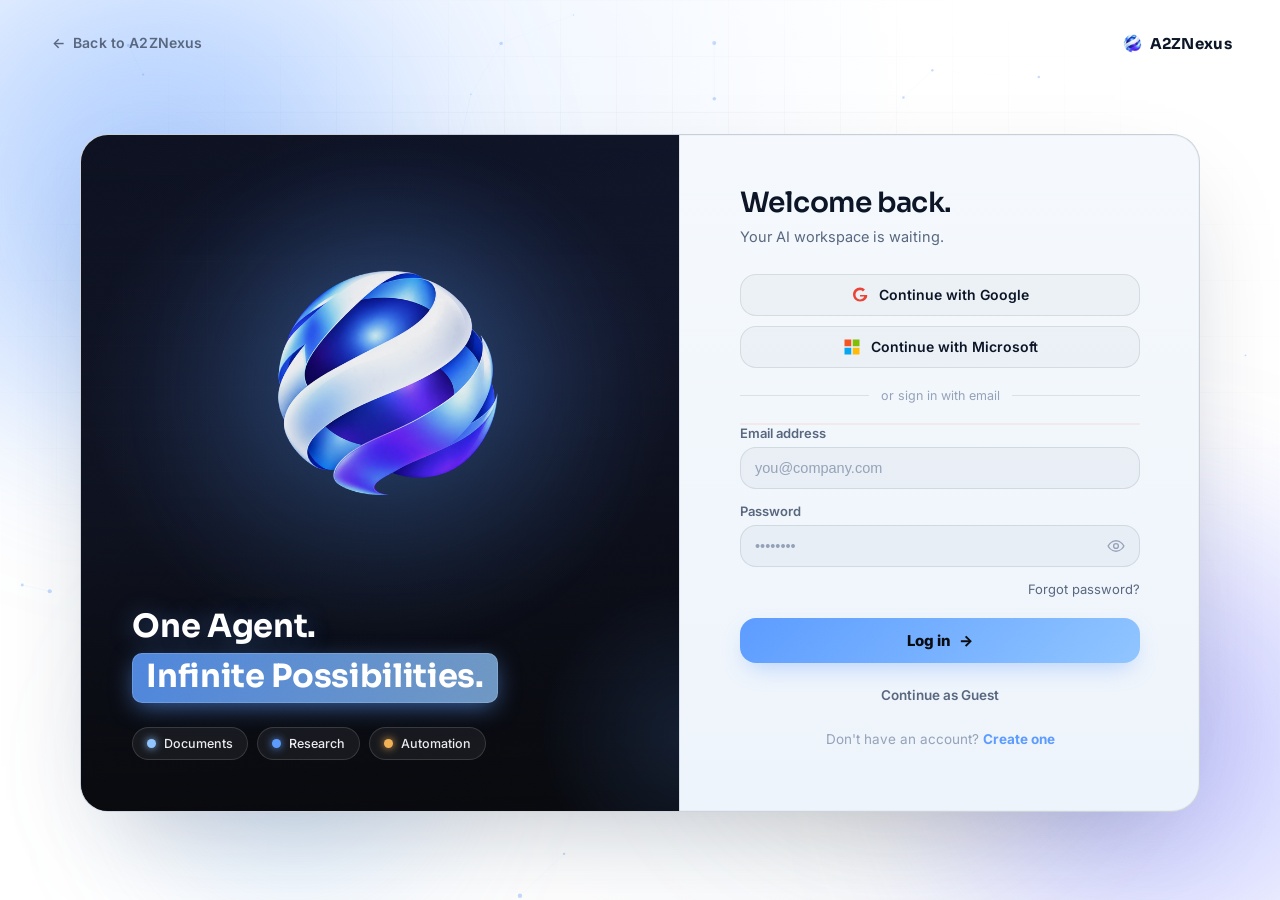
==== login.html @ 5604e5b3 "two" ====
<!DOCTYPE html>
<html lang="en">
<head>
<meta charset="UTF-8" />
<meta name="viewport" content="width=device-width, initial-scale=1.0" />
<title>A2ZNexus — Sign in</title>
<link rel="icon" type="image/png" href="assets/brand/logo-mark.png">
<link rel="apple-touch-icon" href="assets/brand/logo-mark.png">
<meta name="description" content="Sign in to your A2ZNexus AI workspace." />
<link rel="preconnect" href="https://fonts.googleapis.com">
<link rel="preconnect" href="https://fonts.gstatic.com" crossorigin>
<link href="https://fonts.googleapis.com/css2?family=Sora:wght@300;400;500;600;700;800&family=Inter:wght@300;400;500;600&family=JetBrains+Mono:wght@400;500&display=swap" rel="stylesheet">
<style>
  /* ============================================================
     A2ZNexus DESIGN TOKENS
     (No existing landing page was found in this project, so this
     token set defines the A2ZNexus identity. Swap these values to
     match your real landing page whenever it's available.)
     ============================================================ */
  :root{
    /* ---- unified with index.html (A2ZNexus landing page) token set — white + blue ---- */
    --bg-0: #ffffff;
    --bg-1: #f5f9fd;
    --bg-2: #eef4fb;
    --panel: #ffffff;
    --panel-border: rgba(13,29,56,0.10);
    --panel-border-strong: rgba(13,29,56,0.17);
    --ink-0: #0b1526;
    --ink-1: #57667e;
    --ink-2: #93a1b8;
    --accent-a: #5b9bff;   /* blue — primary accent (matches landing page) */
    --accent-b: #8fc5ff;   /* lighter blue — secondary accent (matches landing page) */
    --accent-c: #f2b155;   /* amber — tertiary accent, used sparingly */
    --accent-a-soft: rgba(91,155,255,0.16);
    --accent-b-soft: rgba(143,197,255,0.16);
    --danger: #f2836b;
    --danger-soft: rgba(242,131,107,0.12);
    --success: #5b9bff;
    --radius-lg: 28px;
    --radius-md: 16px;
    --radius-sm: 10px;
    --font: 'Inter', -apple-system, BlinkMacSystemFont, 'Segoe UI', sans-serif;
    --font-display: 'Sora', -apple-system, BlinkMacSystemFont, 'Segoe UI', sans-serif;
    --font-mono: 'JetBrains Mono', monospace;
    --ease: cubic-bezier(.16,.84,.32,1);
    --dur-fast: 160ms;
    --dur-med: 380ms;
    --dur-slow: 900ms;
  }

  *{ box-sizing: border-box; }
  html,body{ height:100%; }
  body{
    margin:0;
    font-family: var(--font);
    background: var(--bg-0);
    color: var(--ink-0);
    overflow-x: hidden;
    -webkit-font-smoothing: antialiased;
  }
  a{ color: inherit; }
  button{ font-family: inherit; }

  /* ---------- background ---------- */
  #bg-canvas{
    position: fixed; inset: 0; width:100%; height:100%;
    z-index: 0;
    background:
      radial-gradient(ellipse 90% 70% at 18% 10%, rgba(91,155,255,0.14), transparent 60%),
      radial-gradient(ellipse 80% 65% at 88% 85%, rgba(143,197,255,0.13), transparent 60%),
      var(--bg-0);
  }
  #trail-canvas{
    position: fixed; inset:0; width:100%; height:100%;
    z-index: 5; pointer-events:none;
  }

  /* fine premium grid, fading out from the centre */
  .grid-field{
    position: fixed; inset: 0;
    z-index: 0;
    pointer-events: none;
    background-image:
      linear-gradient(rgba(13,29,56,0.055) 1px, transparent 1px),
      linear-gradient(90deg, rgba(13,29,56,0.055) 1px, transparent 1px);
    background-size: 56px 56px;
    mask-image: radial-gradient(ellipse 70% 60% at 50% 40%, black, transparent 78%);
    -webkit-mask-image: radial-gradient(ellipse 70% 60% at 50% 40%, black, transparent 78%);
  }

  /* subtle film-grain texture for a premium, non-flat finish */
  .grain-field{
    position: fixed; inset: 0;
    z-index: 4;
    pointer-events: none;
    opacity: .05;
    mix-blend-mode: overlay;
    background-image: url("data:image/svg+xml,%3Csvg xmlns='http://www.w3.org/2000/svg' width='140' height='140'%3E%3Cfilter id='n'%3E%3CfeTurbulence type='fractalNoise' baseFrequency='0.9' numOctaves='2' stitchTiles='stitch'/%3E%3C/filter%3E%3Crect width='100%25' height='100%25' filter='url(%23n)'/%3E%3C/svg%3E");
  }

  /* ---------- ambient aurora field ----------
     Large, saturated, slow-moving gradient blobs that give the page
     real, visible depth and colour — a premium ambient wash rather
     than literal icon graphics. */
  .aurora-field{
    position: fixed; inset: 0;
    z-index: 0;
    overflow: hidden;
    pointer-events: none;
  }
  .aurora{
    position: absolute;
    border-radius: 50%;
    filter: blur(64px);
    will-change: transform;
  }
  .aurora-a{
    width: 56vw; height: 56vw; max-width: 780px; max-height: 780px;
    left: -16%; top: -18%;
    background: radial-gradient(circle, rgba(91,155,255,0.50), transparent 68%);
    animation: aurora-drift-a 24s ease-in-out infinite;
  }
  .aurora-b{
    width: 48vw; height: 48vw; max-width: 680px; max-height: 680px;
    right: -14%; bottom: -16%;
    background: radial-gradient(circle, rgba(120,110,255,0.42), transparent 68%);
    animation: aurora-drift-b 30s ease-in-out infinite;
  }
  .aurora-c{
    width: 40vw; height: 40vw; max-width: 540px; max-height: 540px;
    left: 50%; top: 44%;
    background: radial-gradient(circle, rgba(242,177,85,0.22), transparent 70%);
    animation: aurora-drift-c 34s ease-in-out infinite;
  }
  .aurora-d{
    width: 30vw; height: 30vw; max-width: 420px; max-height: 420px;
    left: 8%; bottom: -6%;
    background: radial-gradient(circle, rgba(143,197,255,0.38), transparent 70%);
    animation: aurora-drift-d 28s ease-in-out infinite;
  }
  @keyframes aurora-drift-a{
    0%,100%{ transform: translate(0,0) scale(1); }
    50%{ transform: translate(5vw, 4vh) scale(1.1); }
  }
  @keyframes aurora-drift-b{
    0%,100%{ transform: translate(0,0) scale(1); }
    50%{ transform: translate(-4vw, -5vh) scale(1.12); }
  }
  @keyframes aurora-drift-c{
    0%,100%{ transform: translate(-50%,-44%) scale(1); }
    50%{ transform: translate(-46%,-50%) scale(1.15); }
  }
  @keyframes aurora-drift-d{
    0%,100%{ transform: translate(0,0) scale(1); }
    50%{ transform: translate(3vw, -3vh) scale(1.1); }
  }
  @media (prefers-reduced-motion: reduce){
    .aurora{ animation:none; }
  }
  @media (max-width: 640px){
    .aurora{ filter: blur(46px); }
    .grid-field{ background-size: 40px 40px; }
  }

  /* ---------- page shell ---------- */
  .page{
    position: relative; z-index: 2;
    min-height: 100vh;
    display: flex;
    flex-direction: column;
  }

  .topbar{
    display:flex; align-items:center; justify-content:space-between;
    padding: 26px clamp(20px,4vw,48px) 0;
  }
  .back-link{
    display:inline-flex; align-items:center; gap:8px;
    text-decoration:none;
    font-size: 14px; font-weight:600;
    color: var(--ink-1);
    letter-spacing: 0.01em;
    padding: 8px 4px;
    transition: color var(--dur-fast) var(--ease);
  }
  .back-link:hover{ color: var(--ink-0); }
  .back-link:hover .back-arrow{ transform: translateX(-4px); }
  .back-arrow{ display:inline-block; transition: transform var(--dur-fast) var(--ease); }
  .back-link:focus-visible, a:focus-visible, button:focus-visible, input:focus-visible{
    outline: 2px solid var(--accent-a);
    outline-offset: 3px;
    border-radius: 6px;
  }

  .wordmark{
    font-family: var(--font-display);
    font-size: 15px; font-weight: 700; letter-spacing: 0.02em;
    color: var(--ink-0); text-decoration:none;
    opacity: 0; transform: translateY(-6px);
    animation: enter-fade var(--dur-slow) var(--ease) forwards;
    animation-delay: .05s;
  }

  .stage{
    flex: 1;
    display: flex;
    align-items: center;
    justify-content: center;
    min-height: 0;
    padding: clamp(16px,3vw,40px) clamp(20px,4vw,48px) clamp(32px,4vw,56px);
  }

  .stage-card{
    width: 100%;
    max-width: 1120px;
    display: grid;
    grid-template-columns: 1.15fr 1fr;
    align-items: stretch;
    border-radius: var(--radius-lg);
    overflow: hidden;
    border: 1px solid var(--panel-border-strong);
    background: linear-gradient(180deg, var(--bg-1), var(--bg-2));
    box-shadow: 0 40px 100px -35px rgba(13,29,56,0.28), 0 0 0 1px rgba(13,29,56,0.03) inset;
    position: relative;
  }

  /* ---------- companion / left panel ----------
     This panel still sits on a dark photographic scene, so it keeps its own
     light-text-on-dark token values regardless of the page's white theme. */
  .companion-panel{
    --ink-0: #e9ebf1;
    --ink-1: #9aa0ad;
    --ink-2: #5b606c;
    --panel-border: rgba(232,234,240,0.09);
    --panel-border-strong: rgba(232,234,240,0.16);
    position: relative;
    background:
      radial-gradient(ellipse 70% 55% at 50% 38%, rgba(91,155,255,0.22), transparent 70%),
      linear-gradient(180deg, rgba(8,9,12,0.15) 0%, rgba(8,9,12,0.35) 40%, rgba(8,9,12,0.92) 100%),
      linear-gradient(160deg, #0d1224 0%, #141a33 45%, #0a0d1c 100%);
    overflow: hidden;
    display:flex; flex-direction: column; justify-content: flex-end;
    padding: clamp(28px,4vw,52px);
    min-height: 380px;
  }

  /* brand mark watermark: large, softly-glowing logo centered in the
     panel, replacing the old companion-scene photo/robot as the panel's
     visual anchor. */
  .companion-panel::after{
    content:"";
    position:absolute;
    top:36%; left:50%;
    transform:translate(-50%,-50%);
    width:min(280px, 56%);
    aspect-ratio:1;
    background:url('assets/brand/logo-mark.png') center/contain no-repeat;
    filter:drop-shadow(0 0 70px rgba(91,155,255,0.5)) drop-shadow(0 24px 48px rgba(0,0,0,0.55));
    opacity:0;
    transform-origin:center;
    z-index:1;
    pointer-events:none;
    transition:opacity .9s var(--ease), transform .9s var(--ease);
  }
  .page.ready .companion-panel::after{
    opacity:0.95;
    transform:translate(-50%,-50%) scale(1);
  }
  @media(max-width:820px){
    .companion-panel::after{ top:32%; width:min(180px, 44%); }
  }

  /* ---------- reference-style copy block (headline + tagline) ---------- */
  .panel-copy{
    position: relative; z-index: 3;
    max-width: 360px;
    opacity: 0; transform: translateY(10px);
  }
  .page.ready .panel-copy{
    animation: enter-fade var(--dur-slow) var(--ease) forwards;
    animation-delay: .1s;
  }
  .panel-copy{ max-width: 420px; }
  .panel-copy .panel-tag{
    display:block;
    font-family: var(--font-display); font-size: clamp(23px, 2.8vw, 32px);
    font-weight: 700; letter-spacing: -0.01em; line-height: 1.3;
    margin: 0;
  }
  .panel-tag .tag-line{
    display:block;
    color: #fff;
    text-shadow: 0 2px 24px rgba(91,155,255,0.4);
  }
  .panel-tag .tag-highlight{
    position: relative;
    display:inline-block;
    color:#fff;
    padding: 3px 14px 5px;
    margin-top: 6px;
    border-radius: 10px;
    background: linear-gradient(100deg, rgba(91,155,255,0.85), rgba(143,197,255,0.75) 45%, rgba(91,155,255,0.85));
    background-size: 220% 100%;
    animation: tag-shine 3.6s ease-in-out infinite;
    box-shadow: 0 6px 24px -4px rgba(91,155,255,0.65), 0 0 0 1px rgba(255,255,255,0.15) inset;
  }
  @keyframes tag-shine{
    0%, 100%{ background-position: 0% 50%; }
    50%{ background-position: 100% 50%; }
  }
  @media (prefers-reduced-motion: reduce){
    .panel-tag .tag-highlight{ animation:none; }
  }
  .panel-copy h1, .panel-copy p{ display:none; }
  .panel-chips{ display:flex; flex-wrap:wrap; gap:9px; margin-top: 24px; }
  .panel-chip{
    display:inline-flex; align-items:center; gap:8px;
    font-size: 12.5px; font-weight:500; color: var(--ink-0); font-family: var(--font);
    padding: 8px 14px; border-radius: 999px;
    background: rgba(255,255,255,0.06);
    border: 1px solid rgba(255,255,255,0.14);
    backdrop-filter: blur(6px);
  }
  .panel-chip .dot{
    width:9px; height:9px; border-radius:50%; background: var(--accent-b);
    box-shadow: 0 0 8px var(--accent-b);
    animation: chip-pulse 2.4s var(--ease) infinite;
  }
  .panel-chip .dot-b{ background: var(--accent-a); box-shadow: 0 0 8px var(--accent-a); animation-delay: .3s; }
  .panel-chip .dot-c{ background: var(--accent-c); box-shadow: 0 0 8px var(--accent-c); animation-delay: .6s; }
  @keyframes chip-pulse{ 0%,100%{ opacity:.5; transform:scale(1);} 50%{ opacity:1; transform:scale(1.3);} }
  .companion-panel::before{
    content:"";
    position:absolute; inset:0;
    background-image:
      linear-gradient(rgba(255,255,255,0.035) 1px, transparent 1px),
      linear-gradient(90deg, rgba(255,255,255,0.035) 1px, transparent 1px);
    background-size: 42px 42px;
    mask-image: radial-gradient(ellipse 90% 90% at 20% 20%, black, transparent 75%);
    opacity: .25;
  }

  .field-glow{
    position:absolute;
    width: 340px; height: 340px;
    border-radius: 50%;
    background: radial-gradient(circle, var(--accent-a-soft), transparent 65%);
    filter: blur(6px);
    transition: transform 200ms var(--ease), opacity 400ms var(--ease);
    pointer-events:none;
  }

  .orbit-wrap{
    /* the small floating companion/robot animation has been removed from
       the login panel; kept in the DOM (display:none) so the existing
       cursor-tracking script can still run without errors elsewhere. */
    display: none !important;
  }
  @media(max-width: 820px){
    .orbit-wrap{ width: min(104px, 30%); }
  }
  .orbit-ring{
    position:absolute; inset: -6%;
    border-radius: 50%;
    border: 1px dashed rgba(255,255,255,0.08);
    animation: spin-slow 40s linear infinite;
  }
  .orbit-ring.r2{ inset: 6%; animation-duration: 55s; animation-direction: reverse; border-color: rgba(91,155,255,0.10); }
  @keyframes spin-slow{ to{ transform: rotate(360deg); } }

  .node{
    position:absolute; width:6px; height:6px; border-radius:50%;
    background: var(--accent-b);
    box-shadow: 0 0 10px var(--accent-b);
    opacity: .8;
  }

  /* companion figure */
  #companion{
    width: min(96px, 62%);
    height: auto;
    position: relative;
    z-index: 2;
    filter: drop-shadow(0 18px 30px rgba(0,0,0,0.45));
    opacity: 0;
    transform: translateY(14px) scale(.94);
  }
  .companion-panel.ready #companion{
    animation: companion-wake 700ms var(--ease) forwards;
  }
  @keyframes companion-wake{
    to{ opacity:1; transform: translateY(0) scale(1); }
  }

  /* expression crossfade module: only one group visible at a time */
  .expr{
    opacity: 0;
    transform-origin: 110px 100px;
    transform: scale(.94);
    transition: opacity 200ms var(--ease), transform 220ms var(--ease);
  }
  .expr.active{
    opacity: 1;
    transform: scale(1);
  }

  .companion-caption{
    /* tied to the removed robot companion; hidden but left in the DOM
       so setCaption() in the existing script has no null target. */
    display: none !important;
  }

  /* ---------- auth panel ---------- */
  .auth-panel{
    display:flex; align-items:center; justify-content:center;
    min-height: 0;
    padding: clamp(20px, 3vw, 40px);
    background: rgba(255,255,255,0.015);
    border-left: 1px solid var(--panel-border);
  }

  .auth-card{
    width: 100%;
    max-width: 400px;
    padding: clamp(8px, 1vw, 12px) 0;
    opacity: 0;
    transform: translateY(18px);
    transition: transform 120ms var(--ease);
    will-change: transform;
  }
  .page.ready .auth-card{
    animation: card-enter var(--dur-slow) var(--ease) forwards;
    animation-delay: .32s;
  }
  @keyframes card-enter{
    to{ opacity:1; transform: translateY(0); }
  }

  .stagger > *{
    opacity: 0; transform: translateY(8px);
  }
  .page.ready .stagger > *{
    animation: item-enter var(--dur-med) var(--ease) forwards;
  }
  @keyframes item-enter{ to{ opacity:1; transform:translateY(0);} }
  .page.ready .stagger > *:nth-child(1){ animation-delay: .5s; }
  .page.ready .stagger > *:nth-child(2){ animation-delay: .56s; }
  .page.ready .stagger > *:nth-child(3){ animation-delay: .62s; }
  .page.ready .stagger > *:nth-child(4){ animation-delay: .68s; }
  .page.ready .stagger > *:nth-child(5){ animation-delay: .74s; }
  .page.ready .stagger > *:nth-child(6){ animation-delay: .80s; }
  .page.ready .stagger > *:nth-child(7){ animation-delay: .86s; }
  .page.ready .stagger > *:nth-child(8){ animation-delay: .92s; }
  .page.ready .stagger > *:nth-child(9){ animation-delay: .98s; }

  .auth-heading{
    font-family: var(--font-display);
    font-size: clamp(24px, 2.6vw, 28px);
    font-weight: 600;
    letter-spacing: -0.02em;
    margin: 0 0 6px;
  }
  .auth-sub{
    margin: 0 0 26px;
    color: var(--ink-1);
    font-size: 14.5px;
    line-height: 1.5;
  }

  .social-row{
    display:flex; flex-direction:column; gap: 10px;
    margin-bottom: 20px;
  }
  .social-btn{
    display:flex; align-items:center; justify-content:center; gap:10px;
    width:100%;
    padding: 11px 14px;
    border-radius: var(--radius-md);
    border: 1px solid var(--panel-border);
    background: rgba(13,29,56,0.03);
    color: var(--ink-0);
    font-size: 14px; font-weight: 600;
    cursor: pointer;
    transition: transform var(--dur-fast) var(--ease), background var(--dur-fast) var(--ease), border-color var(--dur-fast) var(--ease);
  }
  .social-btn:hover{
    background: rgba(13,29,56,0.055);
    border-color: rgba(13,29,56,0.2);
    transform: translateY(-1px);
  }
  .social-btn:active{ transform: translateY(0) scale(.99); }
  .social-btn svg{ width:18px; height:18px; transition: transform var(--dur-fast) var(--ease); }
  .social-btn:hover svg{ transform: translateY(-1px); }
  .social-btn[disabled]{ opacity:.6; cursor: progress; }

  .divider{
    display:flex; align-items:center; gap: 12px;
    color: var(--ink-2); font-size: 12.5px;
    margin: 20px 0;
  }
  .divider::before, .divider::after{
    content:""; flex:1; height:1px; background: var(--panel-border);
  }

  .field{ margin-bottom: 14px; }
  .field label{
    display:block; font-size: 13px; color: var(--ink-1); margin-bottom: 6px; font-weight: 600;
  }
  .field-input-wrap{ position: relative; }
  .field input{
    width:100%;
    padding: 12px 14px;
    border-radius: var(--radius-md);
    border: 1px solid var(--panel-border);
    background: rgba(13,29,56,0.035);
    color: var(--ink-0);
    font-size: 14.5px;
    transition: border-color var(--dur-fast) var(--ease), box-shadow var(--dur-fast) var(--ease), background var(--dur-fast) var(--ease);
  }
  .field input::placeholder{ color: var(--ink-2); }
  .field input:focus{
    outline:none;
    border-color: var(--accent-a);
    background: rgba(91,155,255,0.07);
    box-shadow: 0 0 0 4px var(--accent-a-soft);
  }
  .field input.has-error{ border-color: var(--danger); }

  .pw-toggle{
    position:absolute; right: 8px; top: 50%; transform: translateY(-50%);
    background: transparent; border: none; color: var(--ink-2);
    width: 32px; height: 32px; border-radius: 8px;
    display:flex; align-items:center; justify-content:center;
    cursor: pointer;
    transition: color var(--dur-fast) var(--ease), background var(--dur-fast) var(--ease);
  }
  .pw-toggle:hover{ color: var(--ink-0); background: rgba(13,29,56,0.06); }
  .pw-toggle svg{ width:18px; height:18px; }

  .row-between{
    display:flex; align-items:center; justify-content:flex-end;
    margin: 2px 0 20px;
  }
  .forgot-link{
    font-size: 13px; color: var(--ink-1); text-decoration:none;
    position: relative;
    padding-bottom: 1px;
  }
  .forgot-link::after{
    content:""; position:absolute; left:0; right:100%; bottom:-2px; height:1px;
    background: var(--accent-a);
    transition: right var(--dur-fast) var(--ease);
  }
  .forgot-link:hover{ color: var(--ink-0); }
  .forgot-link:hover::after{ right:0; }

  .error-banner{
    display:flex; gap:10px; align-items:flex-start;
    background: var(--danger-soft);
    border: 1px solid transparent;
    color: #FFD3D3;
    font-size: 13px; line-height:1.5;
    border-radius: var(--radius-md);
    padding: 0 13px;
    margin-bottom: 0;
    max-height: 0; opacity: 0; overflow:hidden;
    transition: max-height var(--dur-med) var(--ease), opacity var(--dur-med) var(--ease), margin var(--dur-med) var(--ease), padding var(--dur-med) var(--ease), border-color var(--dur-med) var(--ease);
  }
  .error-banner.show{
    max-height: 120px; opacity: 1;
    padding: 11px 13px;
    margin-bottom: 16px;
    border-color: rgba(242,131,107,0.35);
  }

  .submit-btn{
    width:100%;
    position: relative;
    padding: 13px 18px;
    border-radius: var(--radius-md);
    border: none;
    background: linear-gradient(135deg, var(--accent-a), var(--accent-b));
    color: #0A0C12;
    font-weight: 800;
    font-size: 15px;
    cursor: pointer;
    display:flex; align-items:center; justify-content:center; gap:8px;
    transition: transform var(--dur-fast) var(--ease), box-shadow var(--dur-fast) var(--ease), filter var(--dur-fast) var(--ease);
    box-shadow: 0 10px 24px -8px rgba(91,155,255,0.45);
  }
  .submit-btn:hover{ transform: translateY(-2px); box-shadow: 0 14px 28px -8px rgba(91,155,255,0.55); }
  .submit-btn:active{ transform: translateY(0) scale(.985); }
  .submit-btn .arrow{ transition: transform var(--dur-fast) var(--ease); }
  .submit-btn:hover .arrow{ transform: translateX(4px); }
  .submit-btn[disabled]{ cursor: progress; filter: saturate(.7); }
  .submit-btn .spinner{
    width:15px; height:15px; border-radius:50%;
    border: 2px solid rgba(10,12,18,0.25); border-top-color:#0A0C18;
    animation: spin .7s linear infinite;
    display:none;
  }
  .submit-btn.loading .spinner{ display:inline-block; }
  .submit-btn.loading .btn-label, .submit-btn.loading .arrow{ display:none; }
  @keyframes spin{ to{ transform: rotate(360deg); } }

  .guest-row{
    text-align:center; margin-top: 18px;
  }
  .guest-link{
    background:none; border:none; color: var(--ink-1);
    font-size: 13.5px; font-weight: 600; cursor:pointer;
    padding: 6px 10px; border-radius: 8px;
    transition: color var(--dur-fast) var(--ease), background var(--dur-fast) var(--ease);
  }
  .guest-link:hover{ color: var(--ink-0); background: rgba(13,29,56,0.05); }

  .guest-note{
    font-size: 12.5px; color: var(--ink-2); text-align:center;
    max-height:0; opacity:0; overflow:hidden;
    padding: 0;
    transition: max-height var(--dur-med) var(--ease), opacity var(--dur-med) var(--ease), margin var(--dur-med) var(--ease);
  }
  .guest-note.show{ max-height: 60px; opacity:1; margin-top: 8px; }

  .signup-row{
    text-align:center; margin-top: 22px;
    font-size: 13.5px; color: var(--ink-2);
  }
  .signup-row a{ color: var(--accent-a); font-weight: 700; text-decoration:none; }
  .signup-row a:hover{ text-decoration: underline; }

  /* ---------- success overlay ---------- */
  .success-overlay{
    position: fixed; inset:0; z-index: 50;
    display:flex; align-items:center; justify-content:center;
    background: rgba(10,12,18,0.72);
    backdrop-filter: blur(6px);
    opacity: 0; pointer-events:none;
    transition: opacity var(--dur-med) var(--ease);
  }
  .success-overlay.show{ opacity:1; pointer-events:auto; }
  .success-card{
    text-align:center; color: var(--ink-0);
    transform: translateY(10px); opacity:0;
    transition: transform var(--dur-med) var(--ease), opacity var(--dur-med) var(--ease);
  }
  .success-overlay.show .success-card{ transform: translateY(0); opacity:1; transition-delay: .1s; }
  .success-ring{
    width:64px; height:64px; margin: 0 auto 18px;
    border-radius:50%;
    border: 2px solid var(--accent-b);
    display:flex; align-items:center; justify-content:center;
    box-shadow: 0 0 30px var(--accent-b-soft);
  }
  .success-title{ font-size: 19px; font-weight:800; margin: 0 0 4px; }
  .success-sub{ font-size: 13.5px; color: var(--ink-1); margin:0; }

  /* ---------- forgot password modal ---------- */
  .modal-overlay{
    position: fixed; inset:0; z-index: 60;
    background: rgba(10,12,18,0.6);
    backdrop-filter: blur(4px);
    display:flex; align-items:center; justify-content:center;
    opacity:0; pointer-events:none;
    transition: opacity var(--dur-med) var(--ease);
    padding: 20px;
  }
  .modal-overlay.show{ opacity:1; pointer-events:auto; }
  .modal-card{
    background: var(--panel); border:1px solid var(--panel-border);
    border-radius: var(--radius-lg); padding: 26px;
    max-width: 380px; width:100%;
    transform: translateY(10px) scale(.98); opacity:0;
    transition: transform var(--dur-med) var(--ease), opacity var(--dur-med) var(--ease);
  }
  .modal-overlay.show .modal-card{ transform: translateY(0) scale(1); opacity:1; transition-delay: .06s; }
  .modal-card h3{ margin: 0 0 8px; font-size:18px; }
  .modal-card p{ margin: 0 0 18px; color: var(--ink-1); font-size: 13.5px; line-height:1.5; }
  .modal-actions{ display:flex; gap:10px; }
  .modal-actions button{ flex:1; padding: 10px; border-radius: var(--radius-sm); border:1px solid var(--panel-border); background: transparent; color: var(--ink-0); cursor:pointer; font-weight:600; font-size:13.5px; }
  .modal-actions .primary{ background: var(--accent-a); color:#0A0C12; border-color: transparent; }

  /* ---------- responsive ---------- */
  @media (max-width: 900px){
    .stage-card{ grid-template-columns: 1fr; max-width: 560px; }
    .companion-panel{ min-height: 220px; }
    .auth-panel{ border-left: none; border-top: 1px solid var(--panel-border); }
    .orbit-wrap{ width: min(190px, 50%); }
  }
  @media (max-width: 520px){
    .topbar{ padding-top: 18px; }
    .stage{ padding: 14px 16px 28px; }
    .stage-card{ border-radius: var(--radius-md); }
    .companion-panel{ min-height: 190px; }
    .auth-panel{ padding: 22px; }
  }

  @keyframes enter-fade{ to{ opacity:1; transform:none; } }

  /* ---------- initial page-load preloader (floating logo) ---------- */
  .page-loader{ position:fixed; inset:0; z-index:10500; background:var(--bg-0); display:flex; align-items:center; justify-content:center; transition:opacity .6s cubic-bezier(.16,.84,.32,1), visibility .6s; }
  .page-loader::before{ content:''; position:absolute; inset:0; background:radial-gradient(circle at 50% 45%, var(--accent-a-soft), transparent 65%); }
  .page-loader-mark{ width:88px; height:88px; object-fit:contain; position:relative; z-index:1; filter:drop-shadow(0 14px 30px rgba(91,155,255,0.4)); animation:loaderFloat 1.6s ease-in-out infinite; }
  @keyframes loaderFloat{ 0%,100%{ transform:translateY(0) scale(1); opacity:1; } 50%{ transform:translateY(-14px) scale(1.08); opacity:.85; } }
  .page-loader.done{ opacity:0; visibility:hidden; pointer-events:none; }

  /* ---------- page-transition overlay (navigating back to A2ZNexus) ---------- */
  .transition-overlay{ position:fixed; inset:0; z-index:10000; background:var(--bg-0); display:flex; align-items:center; justify-content:center; opacity:0; pointer-events:none; transition:opacity .5s cubic-bezier(.16,.84,.32,1); }
  .transition-overlay.active{ opacity:1; pointer-events:all; }
  .transition-overlay img{ width:52px; height:52px; border-radius:14px; transform:scale(.6); transition:transform .6s cubic-bezier(.16,.84,.32,1); }
  .transition-overlay.active img{ transform:scale(1); animation:loaderFloat 1.6s ease-in-out .6s infinite; }

  @media (prefers-reduced-motion: reduce){
    *, *::before, *::after{
      animation-duration: 0.001ms !important;
      animation-iteration-count: 1 !important;
      transition-duration: 0.001ms !important;
      scroll-behavior: auto !important;
    }
  }
</style>
</head>
<body>

<div class="page-loader" id="pageLoader" aria-hidden="true"><img src="assets/brand/logo-mark.png" alt="" class="page-loader-mark"></div>
<div class="transition-overlay" id="transitionOverlay"><img src="assets/brand/logo-mark.png" alt=""></div>

<canvas id="bg-canvas" aria-hidden="true"></canvas>
<canvas id="trail-canvas" aria-hidden="true"></canvas>

<!-- floating icon field: light, colorful app/file badges drifting upward
     behind the login card, echoing the "one agent, every kind of work"
     theme (docs, slides, code, data, AI...). Purely decorative/CSS-driven. -->
<div class="aurora-field" aria-hidden="true">
  <div class="aurora aurora-a"></div>
  <div class="aurora aurora-b"></div>
  <div class="aurora aurora-c"></div>
  <div class="aurora aurora-d"></div>
</div>
<div class="grid-field" aria-hidden="true"></div>
<div class="grain-field" aria-hidden="true"></div>

<div class="page" id="page">
  <div class="topbar">
    <a class="back-link" href="index.html" data-transition>
      <span class="back-arrow">←</span> Back to A2ZNexus
    </a>
    <a class="wordmark" href="index.html" data-transition><img src="assets/brand/logo-mark.png" alt="" style="width:22px;height:22px;border-radius:6px;vertical-align:-5px;margin-right:7px;">A2ZNexus</a>
  </div>

  <main class="stage">
   <div class="stage-card">
    <!-- COMPANION PANEL -->
    <section class="companion-panel" id="companionPanel">
      <div class="field-glow" id="fieldGlow"></div>

      <div class="panel-copy">
        <span class="panel-tag">
          <span class="tag-line">One Agent.</span>
          <span class="tag-highlight">Infinite Possibilities.</span>
        </span>
        <div class="panel-chips" aria-hidden="true">
          <span class="panel-chip"><i class="dot"></i>Documents</span>
          <span class="panel-chip"><i class="dot dot-b"></i>Research</span>
          <span class="panel-chip"><i class="dot dot-c"></i>Automation</span>
        </div>
      </div>

      <div class="orbit-wrap" aria-hidden="true">
        <div class="orbit-ring"></div>
        <div class="orbit-ring r2"></div>
        <div class="node" id="node1"></div>
        <div class="node" id="node2"></div>
        <div class="node" id="node3"></div>

        <!--
          Original A2ZNexus companion — a small rounded, chibi-proportioned
          AI robot with a soft glass "visor" screen. The visor renders one
          of several hand-drawn expression modules (see the EXPRESSIONS map
          in the script below) that crossfade based on cursor distance and
          which control the user is interacting with. This is an original
          design — proportions, palette and construction are our own; it
          only borrows the general "friendly rounded companion" mood that's
          common to cute robot mascots, not any specific character's exact
          likeness.
        -->
        <svg id="companion" viewBox="0 0 220 260" xmlns="http://www.w3.org/2000/svg">
          <defs>
            <linearGradient id="bodyGrad" x1="0" y1="0" x2="0" y2="1">
              <stop offset="0%" stop-color="#FFFFFF"/>
              <stop offset="55%" stop-color="#EEF1FA"/>
              <stop offset="100%" stop-color="#D3D9EC"/>
            </linearGradient>
            <linearGradient id="bodyGradLower" x1="0" y1="0" x2="0" y2="1">
              <stop offset="0%" stop-color="#F3F5FC"/>
              <stop offset="100%" stop-color="#CBD2E6"/>
            </linearGradient>
            <linearGradient id="visorGrad" x1="0" y1="0" x2="0" y2="1">
              <stop offset="0%" stop-color="#EFF5FF"/>
              <stop offset="100%" stop-color="#D6E2F7"/>
            </linearGradient>
            <linearGradient id="earGrad" x1="0" y1="0" x2="1" y2="1">
              <stop offset="0%" stop-color="#A9B4EF"/>
              <stop offset="100%" stop-color="#5b9bff"/>
            </linearGradient>
            <radialGradient id="glowGrad" cx="50%" cy="50%" r="50%">
              <stop offset="0%" stop-color="#5b9bff" stop-opacity="0.65"/>
              <stop offset="100%" stop-color="#5b9bff" stop-opacity="0"/>
            </radialGradient>
            <radialGradient id="cheekGrad" cx="50%" cy="50%" r="50%">
              <stop offset="0%" stop-color="#FF9EB3" stop-opacity="0.55"/>
              <stop offset="100%" stop-color="#FF9EB3" stop-opacity="0"/>
            </radialGradient>
            <clipPath id="visorClip">
              <rect x="50" y="70" width="120" height="88" rx="42"/>
            </clipPath>
          </defs>

          <!-- soft ground shadow -->
          <ellipse cx="110" cy="248" rx="56" ry="8" fill="rgba(0,0,0,0.32)"/>

          <!-- antenna, springy + glowing tip -->
          <g id="antenna">
            <path d="M110 30 Q106 14 110 2" stroke="#B7BFD6" stroke-width="3.4" fill="none" stroke-linecap="round"/>
            <circle cx="110" cy="0" r="12" fill="url(#glowGrad)"/>
            <circle id="antennaLight" cx="110" cy="0" r="5.5" fill="#5b9bff"/>
          </g>

          <!-- little round ears / side nubs, cute chibi detail -->
          <ellipse cx="30" cy="118" rx="12" ry="16" fill="url(#earGrad)"/>
          <ellipse cx="190" cy="118" rx="12" ry="16" fill="url(#earGrad)"/>

          <!-- stubby arms -->
          <ellipse id="armL" cx="44" cy="188" rx="15" ry="11" fill="url(#bodyGradLower)" stroke="rgba(120,130,160,0.2)" stroke-width="1"/>
          <ellipse id="armR" cx="176" cy="188" rx="15" ry="11" fill="url(#bodyGradLower)" stroke="rgba(120,130,160,0.2)" stroke-width="1"/>

          <!-- round chibi body -->
          <ellipse cx="110" cy="212" rx="46" ry="36" fill="url(#bodyGradLower)" stroke="rgba(120,130,160,0.22)" stroke-width="1"/>
          <circle cx="110" cy="210" r="9" fill="#5b9bff" opacity="0.85"/>
          <circle cx="110" cy="210" r="4" fill="#8fc5ff"/>
          <!-- tiny feet -->
          <ellipse cx="90" cy="246" rx="12" ry="6" fill="url(#bodyGradLower)"/>
          <ellipse cx="130" cy="246" rx="12" ry="6" fill="url(#bodyGradLower)"/>

          <!-- head group (rotated slightly for head-turn) — big, round, chibi-proportioned -->
          <g id="head">
            <circle cx="110" cy="104" r="86" fill="url(#bodyGrad)" stroke="rgba(120,130,160,0.22)" stroke-width="1"/>
            <!-- soft cheek blushes -->
            <circle cx="58" cy="128" r="15" fill="url(#cheekGrad)"/>
            <circle cx="162" cy="128" r="15" fill="url(#cheekGrad)"/>
            <!-- top highlight sheen -->
            <ellipse cx="82" cy="52" rx="30" ry="16" fill="rgba(255,255,255,0.55)"/>

            <!-- visor / screen -->
            <rect x="50" y="70" width="120" height="88" rx="42" fill="url(#visorGrad)" stroke="rgba(120,130,160,0.28)" stroke-width="1"/>
            <ellipse cx="86" cy="84" rx="22" ry="8" fill="rgba(255,255,255,0.45)"/>

            <!-- ================= EXPRESSION MODULE =================
                 Each state below pairs a friendly, rounded chibi eye/brow/
                 mouth combination with a distinct mood, loosely guided by
                 a classic cartoon expression reference sheet (big round
                 eyes for curious/wow, half-lidded for confident, spiral-
                 free soft curves for shy, etc.) redrawn to match this
                 companion's own visor proportions. ================= -->
            <g clip-path="url(#visorClip)">

              <!-- idle: calm round eyes, trackable pupils -->
              <g class="expr" data-expr="idle">
                <circle cx="86" cy="112" r="16" fill="#161B27"/>
                <circle cx="134" cy="112" r="16" fill="#161B27"/>
                <circle class="pupil pupil-l" cx="86" cy="112" r="6.5" fill="#EAF1FF"/>
                <circle class="pupil pupil-r" cx="134" cy="112" r="6.5" fill="#EAF1FF"/>
                <circle cx="82" cy="107" r="2.4" fill="#FFFFFF" opacity="0.9"/>
                <circle cx="130" cy="107" r="2.4" fill="#FFFFFF" opacity="0.9"/>
                <path d="M96 138 Q110 145 124 138" stroke="#5B6478" stroke-width="3.4" fill="none" stroke-linecap="round"/>
              </g>

              <!-- curious: brows raised, wider trackable eyes -->
              <g class="expr" data-expr="curious">
                <path d="M72 92 Q86 82 100 92" stroke="#5B6478" stroke-width="3" fill="none" stroke-linecap="round"/>
                <path d="M120 92 Q134 82 148 92" stroke="#5B6478" stroke-width="3" fill="none" stroke-linecap="round"/>
                <circle cx="86" cy="114" r="17.5" fill="#161B27"/>
                <circle cx="134" cy="114" r="17.5" fill="#161B27"/>
                <circle class="pupil pupil-l" cx="86" cy="114" r="7" fill="#EAF1FF"/>
                <circle class="pupil pupil-r" cx="134" cy="114" r="7" fill="#EAF1FF"/>
                <circle cx="82" cy="109" r="2.6" fill="#FFFFFF" opacity="0.9"/>
                <circle cx="130" cy="109" r="2.6" fill="#FFFFFF" opacity="0.9"/>
                <ellipse cx="110" cy="140" rx="7" ry="5" fill="#5B6478"/>
              </g>

              <!-- happy / pleased: cursor is right over the companion -->
              <g class="expr" data-expr="happy">
                <path d="M70 116 Q86 96 102 116" stroke="#161B27" stroke-width="7" fill="none" stroke-linecap="round"/>
                <path d="M118 116 Q134 96 150 116" stroke="#161B27" stroke-width="7" fill="none" stroke-linecap="round"/>
                <path d="M86 138 Q110 156 134 138" stroke="#5B6478" stroke-width="4.4" fill="none" stroke-linecap="round"/>
                <circle cx="58" cy="130" r="17" fill="url(#cheekGrad)"/>
                <circle cx="162" cy="130" r="17" fill="url(#cheekGrad)"/>
              </g>

              <!-- wow: hovering Google — bright, wide-open sparkly surprise -->
              <g class="expr" data-expr="wow">
                <path d="M70 86 Q86 76 100 86" stroke="#5B6478" stroke-width="3" fill="none" stroke-linecap="round"/>
                <path d="M120 86 Q134 76 150 86" stroke="#5B6478" stroke-width="3" fill="none" stroke-linecap="round"/>
                <circle cx="86" cy="114" r="19" fill="#161B27"/>
                <circle cx="134" cy="114" r="19" fill="#161B27"/>
                <circle cx="86" cy="110" r="7" fill="#EAF1FF"/>
                <circle cx="134" cy="110" r="7" fill="#EAF1FF"/>
                <circle cx="80" cy="105" r="2.6" fill="#FFFFFF"/>
                <circle cx="128" cy="105" r="2.6" fill="#FFFFFF"/>
                <ellipse cx="110" cy="142" rx="10" ry="12" fill="#161B27"/>
              </g>

              <!-- confident: hovering Microsoft — relaxed half-lidded smirk -->
              <g class="expr" data-expr="confident">
                <path d="M72 106 Q86 100 100 106" stroke="#161B27" stroke-width="6" fill="none" stroke-linecap="round"/>
                <path d="M120 106 Q134 100 148 106" stroke="#161B27" stroke-width="6" fill="none" stroke-linecap="round"/>
                <path d="M90 138 Q108 132 120 138 Q128 141 136 135" stroke="#5B6478" stroke-width="3.8" fill="none" stroke-linecap="round"/>
              </g>

              <!-- shy: password focused — eyes closed softly, looking away, blushing -->
              <g class="expr" data-expr="shy">
                <path d="M74 112 Q86 120 98 112" stroke="#161B27" stroke-width="5" fill="none" stroke-linecap="round"/>
                <path d="M122 112 Q134 120 146 112" stroke="#161B27" stroke-width="5" fill="none" stroke-linecap="round"/>
                <path d="M98 138 Q110 136 122 138" stroke="#5B6478" stroke-width="3.4" fill="none" stroke-linecap="round"/>
                <circle cx="66" cy="126" r="8" fill="rgba(255,140,160,0.5)"/>
                <circle cx="154" cy="126" r="8" fill="rgba(255,140,160,0.5)"/>
              </g>

              <!-- peek: password toggled visible -->
              <g class="expr" data-expr="peek">
                <path d="M122 112 Q134 120 146 112" stroke="#161B27" stroke-width="5" fill="none" stroke-linecap="round"/>
                <circle cx="86" cy="112" r="15" fill="#161B27"/>
                <circle class="pupil pupil-l" cx="86" cy="112" r="5.5" fill="#EAF1FF"/>
                <circle cx="82" cy="107" r="2.2" fill="#FFFFFF"/>
                <path d="M100 138 Q110 134 120 138" stroke="#5B6478" stroke-width="3.4" fill="none" stroke-linecap="round"/>
              </g>

              <!-- thinking: verifying login -->
              <g class="expr" data-expr="thinking">
                <path d="M72 96 Q88 86 102 94" stroke="#5B6478" stroke-width="3" fill="none" stroke-linecap="round"/>
                <ellipse cx="88" cy="112" rx="10" ry="12.5" fill="#161B27"/>
                <ellipse cx="132" cy="114" rx="10" ry="12.5" fill="#161B27"/>
                <circle class="pupil pupil-l" cx="90" cy="106" r="3.6" fill="#EAF1FF"/>
                <circle class="pupil pupil-r" cx="134" cy="108" r="3.6" fill="#EAF1FF"/>
                <path d="M98 140 Q110 138 120 140" stroke="#5B6478" stroke-width="3.4" fill="none" stroke-linecap="round"/>
                <g id="thinkDots">
                  <circle cx="154" cy="80" r="3" fill="#5b9bff"/>
                  <circle cx="163" cy="70" r="2.5" fill="#5b9bff"/>
                  <circle cx="170" cy="58" r="2" fill="#5b9bff"/>
                </g>
              </g>

              <!-- concerned: login error -->
              <g class="expr" data-expr="concerned">
                <path d="M72 90 Q88 100 100 92" stroke="#5B6478" stroke-width="3.2" fill="none" stroke-linecap="round"/>
                <path d="M120 92 Q132 100 148 90" stroke="#5B6478" stroke-width="3.2" fill="none" stroke-linecap="round"/>
                <ellipse cx="86" cy="115" rx="12" ry="13" fill="#161B27"/>
                <ellipse cx="134" cy="115" rx="12" ry="13" fill="#161B27"/>
                <circle class="pupil pupil-l" cx="86" cy="115" r="4.6" fill="#EAF1FF"/>
                <circle class="pupil pupil-r" cx="134" cy="115" r="4.6" fill="#EAF1FF"/>
                <path d="M92 146 Q110 134 128 146" stroke="#5B6478" stroke-width="3.6" fill="none" stroke-linecap="round"/>
              </g>

              <!-- success: login worked -->
              <g class="expr" data-expr="success">
                <path d="M68 116 Q86 90 104 116" stroke="#161B27" stroke-width="7.5" fill="none" stroke-linecap="round"/>
                <path d="M116 116 Q134 90 152 116" stroke="#161B27" stroke-width="7.5" fill="none" stroke-linecap="round"/>
                <path d="M80 136 Q110 162 140 136" stroke="#5B6478" stroke-width="5" fill="none" stroke-linecap="round"/>
                <path d="M40 82 l5 5 M32 96 l6 1" stroke="#8fc5ff" stroke-width="2.8" stroke-linecap="round"/>
                <path d="M180 82 l-5 5 M188 96 l-6 1" stroke="#8fc5ff" stroke-width="2.8" stroke-linecap="round"/>
                <circle cx="58" cy="132" r="18" fill="url(#cheekGrad)"/>
                <circle cx="162" cy="132" r="18" fill="url(#cheekGrad)"/>
              </g>

            </g>
            <!-- ============== END EXPRESSION MODULE ============== -->
          </g>
        </svg>
      </div>
      <p class="companion-caption" id="companionCaption">Your AI companion is watching for you</p>
    </section>

    <!-- AUTH PANEL -->
    <section class="auth-panel">
      <form class="auth-card" id="authForm" novalidate>
        <div class="stagger">
          <h1 class="auth-heading">Welcome back.</h1>
          <p class="auth-sub">Your AI workspace is waiting.</p>

          <div class="social-row">
            <button type="button" class="social-btn" id="googleBtn">
              <svg viewBox="0 0 24 24"><path fill="#EA4335" d="M12 10.2v3.9h5.5c-.24 1.3-1.7 3.8-5.5 3.8-3.3 0-6-2.7-6-6.1s2.7-6.1 6-6.1c1.9 0 3.2.8 3.9 1.5l2.7-2.6C16.9 3.1 14.7 2 12 2 6.9 2 2.7 6.2 2.7 11.3S6.9 20.6 12 20.6c6.9 0 9.6-4.8 9.6-7.3 0-.5 0-.9-.1-1.2H12z"/></svg>
              <span>Continue with Google</span>
            </button>
            <button type="button" class="social-btn" id="microsoftBtn">
              <svg viewBox="0 0 24 24"><rect x="2" y="2" width="9" height="9" fill="#F35325"/><rect x="13" y="2" width="9" height="9" fill="#81BC06"/><rect x="2" y="13" width="9" height="9" fill="#05A6F0"/><rect x="13" y="13" width="9" height="9" fill="#FFBA08"/></svg>
              <span>Continue with Microsoft</span>
            </button>
          </div>

          <div class="divider">or sign in with email</div>

          <div class="error-banner" id="errorBanner" role="alert"></div>

          <div class="field">
            <label for="email">Email address</label>
            <div class="field-input-wrap">
              <input type="email" id="email" name="email" autocomplete="email" placeholder="you@company.com" required />
            </div>
          </div>

          <div class="field">
            <label for="password">Password</label>
            <div class="field-input-wrap">
              <input type="password" id="password" name="password" autocomplete="current-password" placeholder="••••••••" required />
              <button type="button" class="pw-toggle" id="pwToggle" aria-label="Show password" aria-pressed="false">
                <svg id="pwIcon" viewBox="0 0 24 24" fill="none" stroke="currentColor" stroke-width="1.8">
                  <path d="M1.5 12S5 5 12 5s10.5 7 10.5 7-3.5 7-10.5 7S1.5 12 1.5 12Z"/>
                  <circle cx="12" cy="12" r="3.2"/>
                </svg>
              </button>
            </div>
          </div>

          <div class="row-between">
            <a href="#" class="forgot-link" id="forgotLink">Forgot password?</a>
          </div>

          <button type="submit" class="submit-btn" id="submitBtn">
            <span class="btn-label">Log in</span>
            <span class="arrow" aria-hidden="true">→</span>
            <span class="spinner" aria-hidden="true"></span>
          </button>

          <div class="guest-row">
            <button type="button" class="guest-link" id="guestBtn">Continue as Guest</button>
            <div class="guest-note" id="guestNote">Guest mode gives you limited access to explore A2ZNexus. Your work won't be saved to an account.</div>
          </div>

          <p class="signup-row">Don't have an account? <a href="signup.html">Create one</a></p>
        </div>
      </form>
    </section>
   </div>
  </main>
</div>

<!-- success overlay -->
<div class="success-overlay" id="successOverlay">
  <div class="success-card">
    <div class="success-ring">
      <svg width="26" height="26" viewBox="0 0 24 24" fill="none" stroke="#8fc5ff" stroke-width="2.4"><path d="M4 12.5 9.5 18 20 6"/></svg>
    </div>
    <p class="success-title" id="successTitle">Authentication successful</p>
    <p class="success-sub" id="successSub">A2ZNexus is initializing…</p>
  </div>
</div>

<!-- forgot password modal -->
<div class="modal-overlay" id="forgotModal">
  <div class="modal-card">
    <h3>Reset your password</h3>
    <p>Enter the email on your account and we'll send a reset link, once account recovery is connected to a backend.</p>
    <div class="field">
      <label for="resetEmail">Email address</label>
      <div class="field-input-wrap">
        <input type="email" id="resetEmail" placeholder="you@company.com" />
      </div>
    </div>
    <div class="modal-actions" style="margin-top:16px;">
      <button type="button" id="modalCancel">Cancel</button>
      <button type="button" class="primary" id="modalSend">Send link</button>
    </div>
  </div>
</div>

<script>
(function(){
  "use strict";

  const prefersReduced = window.matchMedia('(prefers-reduced-motion: reduce)').matches;
  const isTouch = window.matchMedia('(hover: none), (pointer: coarse)').matches;

  /* ---------- initial page-load preloader (floating logo) ---------- */
  (function(){
    var pageLoader = document.getElementById('pageLoader');
    if(!pageLoader) return;
    var hideLoader = function(){ pageLoader.classList.add('done'); };
    window.addEventListener('load', function(){ setTimeout(hideLoader, prefersReduced?150:700); });
    setTimeout(hideLoader, 3200); // safety net if 'load' is delayed
  })();

  /* ---------- page transition back to A2ZNexus (floating logo) ---------- */
  (function(){
    var overlay = document.getElementById('transitionOverlay');
    if(!overlay) return;
    document.querySelectorAll('[data-transition]').forEach(function(a){
      a.addEventListener('click', function(e){
        var href = a.getAttribute('href');
        if(!href || href.charAt(0)==='#') return;
        e.preventDefault();
        overlay.classList.add('active');
        setTimeout(function(){ window.location.href = href; }, 480);
      });
    });
  })();

  /* ================================================================
     EXPRESSION MODULE
     Every entry maps a companion "mood" to the matching <g data-expr>
     group in the SVG. `tracked` marks expressions whose eyes should
     follow the cursor (via .pupil-l / .pupil-r inside that group);
     everything else is a static hand-drawn expression, swapped in by
     crossfading opacity — no path-morphing required, so new moods can
     be added just by drawing another <g data-expr="name"> and adding
     a row here.
     ================================================================ */
  const EXPRESSIONS = {
    idle:      { tracked: true  },
    curious:   { tracked: true  },
    happy:     { tracked: false },
    wow:       { tracked: false },
    confident: { tracked: false },
    shy:       { tracked: false },
    peek:      { tracked: true  },
    thinking:  { tracked: true  },
    concerned: { tracked: true  },
    success:   { tracked: false }
  };

  const exprGroups = {};
  document.querySelectorAll('#companion .expr').forEach(g=>{
    exprGroups[g.dataset.expr] = g;
  });

  let activeExpr = null;
  function setExpression(name){
    if(!EXPRESSIONS[name] || activeExpr === name) return;
    if(activeExpr && exprGroups[activeExpr]) exprGroups[activeExpr].classList.remove('active');
    exprGroups[name].classList.add('active');
    activeExpr = name;
  }

  /* ================= INTERACTION STATE MACHINE =================
     States describe *why* the companion feels a certain way; each
     resolves to an expression + a caption. Cursor-zone states are
     computed continuously; focus/hover/auth states are "locked" in
     while they're true and take priority over cursor zones.
     ================================================================ */
  const STATES = {
    IDLE: 'idle', CURSOR_FAR: 'cursor_far', CURSOR_APPROACHING: 'cursor_approaching',
    CURSOR_NEAR: 'cursor_near', CURSOR_OVER: 'cursor_over',
    EMAIL_FOCUS: 'email_focus', PASSWORD_FOCUS: 'password_focus',
    PASSWORD_TYPING: 'password_typing', PASSWORD_VISIBLE: 'password_visible',
    GOOGLE_HOVER: 'google_hover', MICROSOFT_HOVER: 'microsoft_hover',
    FORGOT_HOVER: 'forgot_hover', GUEST_HOVER: 'guest_hover',
    LOGIN_LOADING: 'login_loading', LOGIN_ERROR: 'login_error',
    LOGIN_SUCCESS: 'login_success', GUEST_MODE: 'guest_mode'
  };

  const STATE_TO_EXPR = {
    [STATES.IDLE]: 'idle', [STATES.CURSOR_FAR]: 'idle',
    [STATES.CURSOR_APPROACHING]: 'curious', [STATES.CURSOR_NEAR]: 'curious',
    [STATES.CURSOR_OVER]: 'happy',
    [STATES.EMAIL_FOCUS]: 'curious',
    [STATES.PASSWORD_FOCUS]: 'shy', [STATES.PASSWORD_TYPING]: 'shy',
    [STATES.PASSWORD_VISIBLE]: 'peek',
    [STATES.GOOGLE_HOVER]: 'wow', [STATES.MICROSOFT_HOVER]: 'confident',
    [STATES.FORGOT_HOVER]: 'thinking', [STATES.GUEST_HOVER]: 'curious',
    [STATES.LOGIN_LOADING]: 'thinking', [STATES.LOGIN_ERROR]: 'concerned',
    [STATES.LOGIN_SUCCESS]: 'success', [STATES.GUEST_MODE]: 'happy'
  };

  const CAPTIONS = {
    [STATES.IDLE]: 'Your AI companion is watching for you',
    [STATES.CURSOR_FAR]: 'Your AI companion is watching for you',
    [STATES.CURSOR_APPROACHING]: 'It noticed you',
    [STATES.CURSOR_NEAR]: 'Curious about you',
    [STATES.CURSOR_OVER]: 'Say hello',
    [STATES.EMAIL_FOCUS]: 'Reading along',
    [STATES.PASSWORD_FOCUS]: 'Looking away — your privacy',
    [STATES.PASSWORD_TYPING]: 'Not peeking, promise',
    [STATES.PASSWORD_VISIBLE]: 'Okay, I can see now',
    [STATES.GOOGLE_HOVER]: 'Ooh, Google!',
    [STATES.MICROSOFT_HOVER]: 'Nice choice',
    [STATES.FORGOT_HOVER]: 'Let me think…',
    [STATES.GUEST_HOVER]: 'Exploring today?',
    [STATES.LOGIN_LOADING]: 'Verifying it\u2019s you',
    [STATES.LOGIN_ERROR]: 'That didn\u2019t work',
    [STATES.LOGIN_SUCCESS]: 'Welcome in',
    [STATES.GUEST_MODE]: 'Exploring together'
  };

  const companion = document.getElementById('companion');
  const head = document.getElementById('head');
  const antennaLight = document.getElementById('antennaLight');
  const armL = document.getElementById('armL');
  const armR = document.getElementById('armR');
  const caption = document.getElementById('companionCaption');
  const fieldGlow = document.getElementById('fieldGlow');
  const companionPanel = document.getElementById('companionPanel');
  const orbitWrap = document.querySelector('.orbit-wrap');

  let currentState = STATES.IDLE;

  function setCaption(text){
    if(caption.textContent !== text){
      caption.style.opacity = 0;
      setTimeout(()=>{ caption.textContent = text; caption.style.opacity = 1; }, prefersReduced?0:120);
    }
  }

  function setState(next, opts){
    if(currentState === next && !(opts && opts.force)) return;
    currentState = next;
    setExpression(STATE_TO_EXPR[next] || 'idle');
    setCaption(CAPTIONS[next] || '');
    applyPoseForState(next);
  }

  // pose = head turn target, driven per-state (cursor zones override headX only)
  let target = { headX: 0, headY: 0, glow: 0.3, armSwing: 0, wrapX: 0, wrapY: 0 };
  function applyPoseForState(state){
    switch(state){
      case STATES.PASSWORD_FOCUS:
      case STATES.PASSWORD_TYPING:
        target.headY = -9; break;
      case STATES.PASSWORD_VISIBLE:
        target.headY = -3; break;
      case STATES.LOGIN_ERROR:
        target.headY = 3; break;
      default:
        target.headY = 0;
    }
    target.armSwing = (state === STATES.CURSOR_OVER || state === STATES.LOGIN_SUCCESS || state === STATES.GUEST_MODE) ? 1 : 0;
  }

  /* ----- cursor tracking + distance zones -----
     Rewritten for stability: a single source of truth (`target`) is
     updated from pointer position every frame, and the render loop
     always lerps *toward* that target — so the companion glides
     smoothly at any cursor speed instead of snapping or jittering
     when the mouse moves quickly or a locked state changes mid-move. */
  let pointer = { x: window.innerWidth/2, y: window.innerHeight/2 };
  let lastZoneState = STATES.IDLE;
  let lockedState = null; // form/hover states take priority over cursor zones
  let hasMouse = false; // flips true on first real pointer/mouse move — more reliable than matchMedia, which false-positives "touch" on hybrid laptops

  function distanceZone(px, py){
    const rect = companion.getBoundingClientRect();
    const cx = rect.left + rect.width/2;
    const cy = rect.top + rect.height/2;
    const dx = px - cx, dy = py - cy;
    const dist = Math.sqrt(dx*dx + dy*dy);
    // ~10in interaction radius at typical dpi, scaled to viewport
    const maxRadius = Math.max(320, Math.min(window.innerWidth, window.innerHeight) * 0.55);
    const norm = Math.min(1, dist / maxRadius);
    return { dx, dy, dist, norm, rectW: rect.width };
  }

  function updateFromPointer(){
    const { dx, dy, dist, norm, rectW } = distanceZone(pointer.x, pointer.y);
    const proximity = 1 - norm;
    const angle = Math.atan2(dy, dx);

    // pupils (only rendered visibly on tracked expressions)
    const eyeRange = 6.5;
    const pl = document.querySelector(`.expr[data-expr="${activeExpr}"] .pupil-l`);
    const pr = document.querySelector(`.expr[data-expr="${activeExpr}"] .pupil-r`);
    if(EXPRESSIONS[activeExpr] && EXPRESSIONS[activeExpr].tracked && pl && pr){
      const ox = Math.cos(angle) * eyeRange * Math.min(1, proximity + 0.35);
      const oy = Math.sin(angle) * eyeRange * 0.55 * Math.min(1, proximity + 0.35);
      pl.setAttribute('transform', `translate(${ox} ${oy})`);
      pr.setAttribute('transform', `translate(${ox} ${oy})`);
    }

    if(!lockedState){
      // clamp head turn so it always stays a believable, stable range
      const maxTurn = 16;
      target.headX = Math.max(-maxTurn, Math.min(maxTurn, Math.cos(angle) * maxTurn * proximity));
      if(currentState !== STATES.PASSWORD_FOCUS && currentState !== STATES.PASSWORD_TYPING){
        target.headY = Math.max(-8, Math.min(8, Math.sin(angle) * 8 * proximity));
      }
    }

    // whole-companion drift: the robot leans its body toward wherever the
    // cursor is, not just its head — this is the visible "following" effect.
    // Always active (not gated by lockedState) so it keeps tracking even
    // while a form field is focused. Clamped so it never drifts far enough
    // to look unmoored from its orbit ring.
    const maxDrift = 20;
    const maxDriftY = 13;
    const driftStrength = Math.max(0.4, proximity); // still leans a little even when cursor is far away
    target.wrapX = Math.max(-maxDrift, Math.min(maxDrift, Math.cos(angle) * maxDrift * driftStrength));
    target.wrapY = Math.max(-maxDriftY, Math.min(maxDriftY, Math.sin(angle) * maxDriftY * driftStrength));

    // field glow follows pointer within panel
    const panelRect = companionPanel.getBoundingClientRect();
    if(pointer.x > panelRect.left && pointer.x < panelRect.right && pointer.y > panelRect.top && pointer.y < panelRect.bottom){
      fieldGlow.style.opacity = 0.9;
      fieldGlow.style.transform = `translate(${pointer.x - panelRect.left - 170}px, ${pointer.y - panelRect.top - 170}px)`;
    } else {
      fieldGlow.style.opacity = 0;
    }

    if(lockedState) return;

    let zoneState;
    const overRadius = Math.max(90, rectW * 0.7);
    if(dist < overRadius) zoneState = STATES.CURSOR_OVER;
    else if(norm < 0.35) zoneState = STATES.CURSOR_NEAR;
    else if(norm < 0.7) zoneState = STATES.CURSOR_APPROACHING;
    else zoneState = STATES.CURSOR_FAR;

    if(zoneState !== lastZoneState){
      lastZoneState = zoneState;
      setState(zoneState);
    }
    target.glow = (zoneState === STATES.CURSOR_OVER || zoneState === STATES.CURSOR_NEAR) ? 1 : 0.3;
  }

  function handlePointerMove(e){
    pointer.x = e.clientX; pointer.y = e.clientY;
    hasMouse = true;
    spawnTrailParticle(e.clientX, e.clientY);
  }
  window.addEventListener('pointermove', handlePointerMove, { passive:true });
  // fallback for browsers/embeds that don't dispatch pointer events reliably
  window.addEventListener('mousemove', handlePointerMove, { passive:true });

  // if the pointer leaves the window entirely, ease back to a calm,
  // centered idle pose instead of freezing on the last off-screen angle
  window.addEventListener('pointerleave', ()=>{
    if(!lockedState){
      target.headX = 0; target.headY = 0; target.glow = 0.3;
      target.wrapX = 0; target.wrapY = 0;
      lastZoneState = STATES.IDLE;
      setState(STATES.IDLE);
    }
  });

  /* ----- render loop (rAF, transform/opacity only) ----- */
  let current = { headX:0, headY:0, glow:0.3, armSwing:0, wrapX:0, wrapY:0 };
  let bobPhase = 0;
  let lastTime = performance.now();
  function lerp(a,b,t){ return a + (b-a)*t; }

  function tick(now){
    const dt = Math.min(48, now - lastTime);
    lastTime = now;

    if(!prefersReduced){
      updateFromPointer();
      bobPhase += dt * 0.0011;
    }

    // frame-rate-independent easing (stable at any refresh rate)
    const smoothing = prefersReduced ? 1 : 1 - Math.pow(0.001, dt / 1000);
    current.headX = lerp(current.headX, target.headX, smoothing);
    current.headY = lerp(current.headY, target.headY, smoothing);
    current.glow = lerp(current.glow, target.glow, smoothing);
    current.armSwing = lerp(current.armSwing, target.armSwing, smoothing);
    current.wrapX = lerp(current.wrapX, target.wrapX, smoothing);
    current.wrapY = lerp(current.wrapY, target.wrapY, smoothing);

    const bob = prefersReduced ? 0 : Math.sin(bobPhase) * 4;

    head.setAttribute('transform', `translate(${current.headX} ${current.headY + bob}) rotate(${current.headX*0.3})`);
    if(orbitWrap){
      orbitWrap.style.transform = `translate(${current.wrapX}px, ${current.wrapY}px)`;
    }
    if(armL && armR){
      const swing = current.armSwing * 6;
      armL.setAttribute('transform', `rotate(${-swing} 44 188) translate(0 ${-current.armSwing*3})`);
      armR.setAttribute('transform', `rotate(${swing} 176 188) translate(0 ${-current.armSwing*3})`);
    }
    antennaLight.setAttribute('r', 5.5 + current.glow*2.2);
    antennaLight.style.opacity = String(0.75 + current.glow*0.25);

    requestAnimationFrame(tick);
  }
  requestAnimationFrame(tick);

  /* ================= FORM WIRING ================= */
  const emailInput = document.getElementById('email');
  const passwordInput = document.getElementById('password');
  const pwToggle = document.getElementById('pwToggle');
  const pwIcon = document.getElementById('pwIcon');
  const submitBtn = document.getElementById('submitBtn');
  const authForm = document.getElementById('authForm');
  const errorBanner = document.getElementById('errorBanner');
  const successOverlay = document.getElementById('successOverlay');
  const guestBtn = document.getElementById('guestBtn');
  const guestNote = document.getElementById('guestNote');
  const googleBtn = document.getElementById('googleBtn');
  const microsoftBtn = document.getElementById('microsoftBtn');
  const forgotLink = document.getElementById('forgotLink');
  const forgotModal = document.getElementById('forgotModal');
  const modalCancel = document.getElementById('modalCancel');
  const modalSend = document.getElementById('modalSend');

  let passwordVisible = false;

  emailInput.addEventListener('focus', ()=>{ lockedState = STATES.EMAIL_FOCUS; setState(STATES.EMAIL_FOCUS, {force:true}); });
  emailInput.addEventListener('blur', ()=>{ lockedState = null; });

  passwordInput.addEventListener('focus', ()=>{
    lockedState = STATES.PASSWORD_FOCUS;
    setState(STATES.PASSWORD_FOCUS, {force:true});
  });
  passwordInput.addEventListener('input', ()=>{
    if(!passwordVisible){
      lockedState = STATES.PASSWORD_TYPING;
      setState(STATES.PASSWORD_TYPING, {force:true});
    }
  });
  passwordInput.addEventListener('blur', ()=>{
    lockedState = null;
    setState(STATES.IDLE, {force:true});
  });

  pwToggle.addEventListener('click', ()=>{
    passwordVisible = !passwordVisible;
    passwordInput.type = passwordVisible ? 'text' : 'password';
    pwToggle.setAttribute('aria-pressed', String(passwordVisible));
    pwToggle.setAttribute('aria-label', passwordVisible ? 'Hide password' : 'Show password');
    pwIcon.innerHTML = passwordVisible
      ? '<path d="M3 3l18 18M10.6 10.6a3 3 0 0 0 4.24 4.24M6.1 6.1C3.6 7.9 1.5 12 1.5 12s3.5 7 10.5 7c1.9 0 3.5-.5 4.8-1.2M17.9 17.9C20.4 16.1 22.5 12 22.5 12s-1.2-2.4-3.4-4.3"/>'
      : '<path d="M1.5 12S5 5 12 5s10.5 7 10.5 7-3.5 7-10.5 7S1.5 12 1.5 12Z"/><circle cx="12" cy="12" r="3.2"/>';
    if(passwordInput === document.activeElement){
      lockedState = passwordVisible ? STATES.PASSWORD_VISIBLE : STATES.PASSWORD_FOCUS;
      setState(lockedState, {force:true});
    }
  });

  /* hover-driven reactions on the auth controls — this is the module in
     action: each control just names an expression state and the
     companion's face updates automatically. */
  function wireHoverExpression(el, state){
    el.addEventListener('mouseenter', ()=>{
      if(isTouch) return;
      lockedState = state;
      setState(state, {force:true});
    });
    el.addEventListener('mouseleave', ()=>{
      if(isTouch) return;
      if(lockedState === state) lockedState = null;
      setState(STATES.IDLE, {force:true});
    });
  }
  wireHoverExpression(googleBtn, STATES.GOOGLE_HOVER);
  wireHoverExpression(microsoftBtn, STATES.MICROSOFT_HOVER);
  wireHoverExpression(forgotLink, STATES.FORGOT_HOVER);
  wireHoverExpression(guestBtn, STATES.GUEST_HOVER);

  googleBtn.addEventListener('click', ()=> handleSocialLogin(googleBtn, 'Google'));
  microsoftBtn.addEventListener('click', ()=> handleSocialLogin(microsoftBtn, 'Microsoft'));

  function handleSocialLogin(btn, provider){
    const original = btn.innerHTML;
    btn.disabled = true;
    btn.innerHTML = `<span>Connecting…</span>`;
    lockedState = STATES.LOGIN_LOADING;
    setState(STATES.LOGIN_LOADING, {force:true});

    // Integration point: wire up real OAuth here, e.g.
    //   window.location.href = '/auth/' + provider.toLowerCase();
    // Left as a placeholder since no backend is connected in this project.
    setTimeout(()=>{
      btn.disabled = false;
      btn.innerHTML = original;
      lockedState = null;
      showError(`${provider} sign-in isn't connected yet. Add your OAuth endpoint to enable it.`);
    }, 900);
  }

  guestBtn.addEventListener('click', ()=>{
    lockedState = STATES.GUEST_MODE;
    setState(STATES.GUEST_MODE, {force:true});
    guestNote.classList.add('show');
    guestBtn.disabled = true;
    guestBtn.textContent = 'Entering as guest…';
    setTimeout(()=>{
      window.location.href = 'workspace.html?guest=1';
    }, 700);
  });

  forgotLink.addEventListener('click', (e)=>{
    e.preventDefault();
    forgotModal.classList.add('show');
    document.getElementById('resetEmail').focus();
  });
  modalCancel.addEventListener('click', ()=> forgotModal.classList.remove('show'));
  forgotModal.addEventListener('click', (e)=>{ if(e.target === forgotModal) forgotModal.classList.remove('show'); });
  modalSend.addEventListener('click', ()=>{
    modalSend.textContent = 'Link sent';
    modalSend.disabled = true;
    setTimeout(()=>{
      forgotModal.classList.remove('show');
      modalSend.textContent = 'Send link';
      modalSend.disabled = false;
    }, 1400);
  });

  function showError(message){
    errorBanner.textContent = message;
    errorBanner.classList.add('show');
    lockedState = STATES.LOGIN_ERROR;
    setState(STATES.LOGIN_ERROR, {force:true});
    setTimeout(()=>{
      lockedState = null;
      setState(STATES.IDLE, {force:true});
    }, 1800);
  }

  function clearError(){
    errorBanner.classList.remove('show');
  }

  authForm.addEventListener('submit', async (e)=>{
    e.preventDefault();
    clearError();

    const email = emailInput.value.trim();
    const password = passwordInput.value;
    let valid = true;

    if(!email || !/^[^\s@]+@[^\s@]+\.[^\s@]+$/.test(email)){
      emailInput.classList.add('has-error');
      valid = false;
    } else {
      emailInput.classList.remove('has-error');
    }
    if(!password){
      passwordInput.classList.add('has-error');
      valid = false;
    } else {
      passwordInput.classList.remove('has-error');
    }
    if(!valid){
      showError('Enter a valid email and your password to continue.');
      return;
    }

    submitBtn.classList.add('loading');
    submitBtn.disabled = true;
    lockedState = STATES.LOGIN_LOADING;
    setState(STATES.LOGIN_LOADING, {force:true});

    try{
      // Integration point: replace with your real authentication call, e.g.
      //   const res = await fetch('/api/auth/login', {
      //     method: 'POST',
      //     headers: { 'Content-Type': 'application/json' },
      //     body: JSON.stringify({ email, password })
      //   });
      //   if(!res.ok) throw new Error('invalid_credentials');
      //   const data = await res.json();
      //   onLoginSuccess(data);
      //
      // No backend is connected in this project yet, so this deliberately
      // fails rather than faking a successful sign-in.
      await new Promise((_, reject)=> setTimeout(()=> reject(new Error('no_backend_connected')), 1100));
    } catch(err){
      submitBtn.classList.remove('loading');
      submitBtn.disabled = false;
      lockedState = null;
      showError('We couldn\u2019t sign you in. Check your email and password.');
      return;
    }
  });

  // Example of how a real success path would be wired once a backend responds:
  function onLoginSuccess(){
    lockedState = STATES.LOGIN_SUCCESS;
    setState(STATES.LOGIN_SUCCESS, {force:true});
    successOverlay.classList.add('show');
    setTimeout(()=>{
      window.location.href = 'workspace.html';
    }, 1400);
  }
  window.__A2ZNexusOnLoginSuccess = onLoginSuccess; // exposed for backend integration

  /* ================= BACKGROUND PARTICLE FIELD ================= */
  const bgCanvas = document.getElementById('bg-canvas');
  const bgCtx = bgCanvas.getContext('2d');
  let bgParticles = [];
  const MAX_BG_PARTICLES = 46;

  function resizeCanvases(){
    [bgCanvas, trailCanvas].forEach(c=>{
      c.width = window.innerWidth * devicePixelRatio;
      c.height = window.innerHeight * devicePixelRatio;
      c.style.width = window.innerWidth + 'px';
      c.style.height = window.innerHeight + 'px';
    });
  }

  function initBgParticles(){
    bgParticles = [];
    const count = window.innerWidth < 640 ? 22 : MAX_BG_PARTICLES;
    for(let i=0;i<count;i++){
      bgParticles.push({
        x: Math.random()*window.innerWidth,
        y: Math.random()*window.innerHeight,
        vx: (Math.random()-0.5)*0.12,
        vy: (Math.random()-0.5)*0.12,
        r: Math.random()*1.6 + 0.6
      });
    }
  }

  function drawBg(){
    bgCtx.setTransform(devicePixelRatio,0,0,devicePixelRatio,0,0);
    bgCtx.clearRect(0,0,window.innerWidth, window.innerHeight);

    if(!prefersReduced){
      for(const p of bgParticles){
        p.x += p.vx; p.y += p.vy;
        if(p.x < 0) p.x = window.innerWidth;
        if(p.x > window.innerWidth) p.x = 0;
        if(p.y < 0) p.y = window.innerHeight;
        if(p.y > window.innerHeight) p.y = 0;
      }
    }

    bgCtx.lineWidth = 1;
    for(let i=0;i<bgParticles.length;i++){
      for(let j=i+1;j<bgParticles.length;j++){
        const a = bgParticles[i], b = bgParticles[j];
        const dx = a.x-b.x, dy = a.y-b.y;
        const d = Math.sqrt(dx*dx+dy*dy);
        if(d < 130){
          bgCtx.strokeStyle = `rgba(91,155,255,${0.06 * (1 - d/130)})`;
          bgCtx.beginPath();
          bgCtx.moveTo(a.x,a.y); bgCtx.lineTo(b.x,b.y);
          bgCtx.stroke();
        }
      }
    }
    for(const p of bgParticles){
      bgCtx.beginPath();
      bgCtx.fillStyle = 'rgba(91,155,255,0.35)';
      bgCtx.arc(p.x,p.y,p.r,0,Math.PI*2);
      bgCtx.fill();
    }

    requestAnimationFrame(drawBg);
  }

  /* ---- cursor trail (subtle AI particles) ---- */
  const trailCanvas = document.getElementById('trail-canvas');
  const trailCtx = trailCanvas.getContext('2d');
  let trailParticles = [];
  let lastTrailSpawn = 0;

  function spawnTrailParticle(x,y){
    if(prefersReduced || isTouch) return;
    const now = performance.now();
    if(now - lastTrailSpawn < 28) return;
    lastTrailSpawn = now;
    trailParticles.push({
      x, y,
      vx: (Math.random()-0.5)*0.4,
      vy: (Math.random()-0.5)*0.4 - 0.15,
      life: 1,
      r: Math.random()*2 + 1.2,
      hue: Math.random() > 0.5 ? '91,155,255' : '143,197,255'
    });
    if(trailParticles.length > 80) trailParticles.shift();
  }

  function drawTrail(){
    trailCtx.setTransform(devicePixelRatio,0,0,devicePixelRatio,0,0);
    trailCtx.clearRect(0,0,window.innerWidth, window.innerHeight);
    trailParticles.forEach(p=>{
      p.x += p.vx; p.y += p.vy;
      p.life -= 0.028;
      if(p.life > 0){
        trailCtx.beginPath();
        trailCtx.fillStyle = `rgba(${p.hue},${p.life*0.55})`;
        trailCtx.arc(p.x, p.y, p.r * p.life, 0, Math.PI*2);
        trailCtx.fill();
      }
    });
    trailParticles = trailParticles.filter(p=>p.life > 0);
    requestAnimationFrame(drawTrail);
  }

  resizeCanvases();
  initBgParticles();
  requestAnimationFrame(drawBg);
  requestAnimationFrame(drawTrail);
  window.addEventListener('resize', ()=>{ resizeCanvases(); initBgParticles(); }, { passive:true });

  /* orbit nodes positioning */
  function positionNodes(){
    const nodes = [document.getElementById('node1'), document.getElementById('node2'), document.getElementById('node3')];
    nodes.forEach((n, i)=>{
      const angle = (i / nodes.length) * Math.PI * 2;
      const radius = 46;
      n.style.left = `calc(50% + ${Math.cos(angle)*radius}% - 3px)`;
      n.style.top = `calc(50% + ${Math.sin(angle)*radius}% - 3px)`;
    });
  }
  positionNodes();

  /* set initial expression before entry animation starts */
  setExpression('idle');

  /* ================= ENTRY SEQUENCE ================= */
  window.addEventListener('load', ()=>{
    const page = document.getElementById('page');
    const panel = document.getElementById('companionPanel');
    requestAnimationFrame(()=>{
      panel.classList.add('ready');
      setTimeout(()=> page.classList.add('ready'), prefersReduced ? 0 : 260);
    });
  });

  /* card subtle 3D response to cursor (desktop only, max ~1.5deg) */
  const authCard = document.querySelector('.auth-card');
  if(!isTouch && !prefersReduced){
    authCard.addEventListener('mousemove', (e)=>{
      const r = authCard.getBoundingClientRect();
      const px = (e.clientX - r.left) / r.width - 0.5;
      const py = (e.clientY - r.top) / r.height - 0.5;
      authCard.style.transform = `rotateY(${px*1.4}deg) rotateX(${-py*1.4}deg)`;
    });
    authCard.addEventListener('mouseleave', ()=>{
      authCard.style.transform = '';
    });
  }

})();
</script>
</body>
</html>
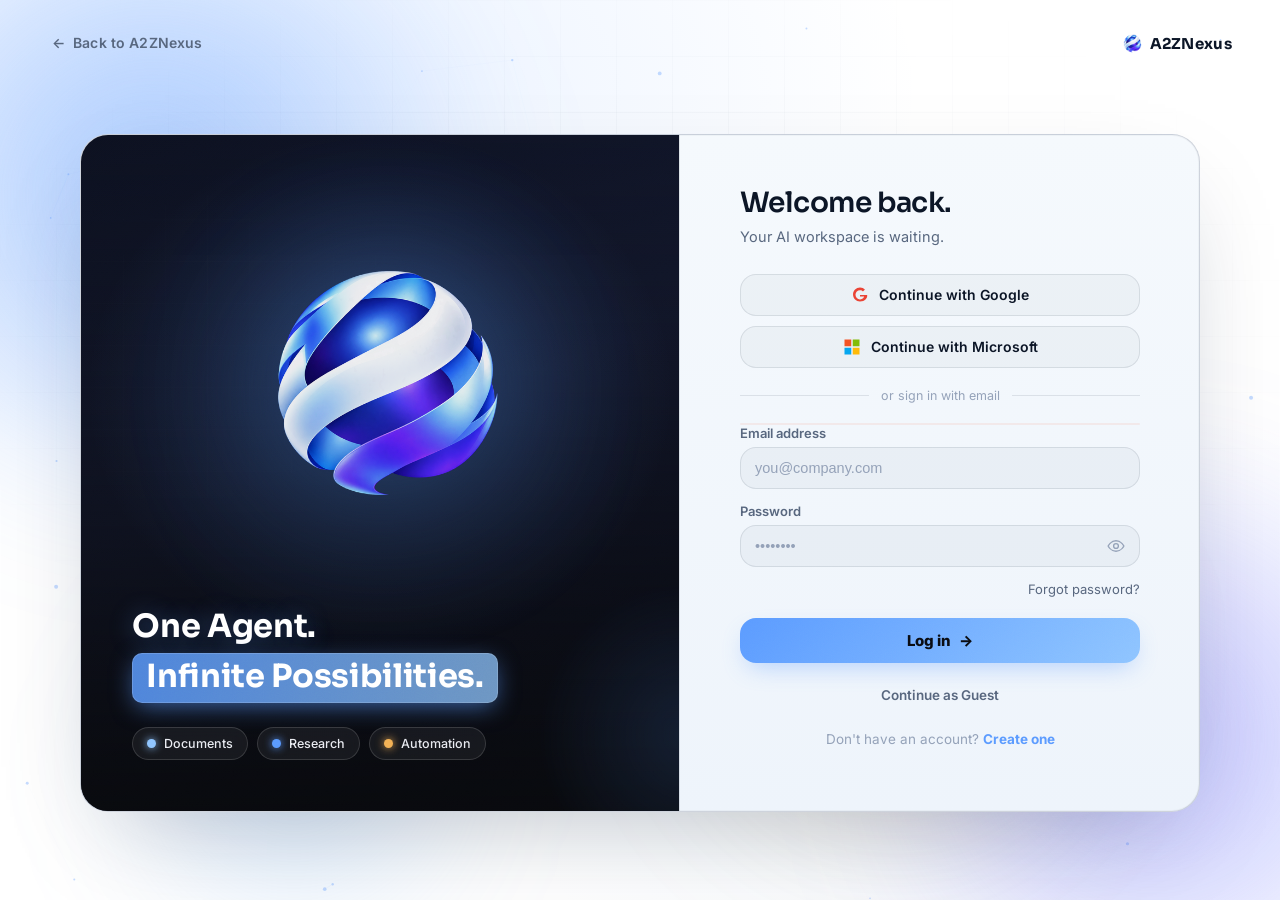
==== commit 12ff0bd6: "lincy" ====
--- a/login.html
+++ b/login.html
@@ -260,7 +260,7 @@
     transform-origin:center;
     z-index:1;
     pointer-events:none;
-    transition:opacity .9s var(--ease), transform .9s var(--ease);
+    transition:opacity .5s var(--ease), transform .5s var(--ease);
   }
   .page.ready .companion-panel::after{
     opacity:0.95;
@@ -430,7 +430,7 @@
   }
   .page.ready .auth-card{
     animation: card-enter var(--dur-slow) var(--ease) forwards;
-    animation-delay: .32s;
+    animation-delay: .08s;
   }
   @keyframes card-enter{
     to{ opacity:1; transform: translateY(0); }
@@ -443,15 +443,15 @@
     animation: item-enter var(--dur-med) var(--ease) forwards;
   }
   @keyframes item-enter{ to{ opacity:1; transform:translateY(0);} }
-  .page.ready .stagger > *:nth-child(1){ animation-delay: .5s; }
-  .page.ready .stagger > *:nth-child(2){ animation-delay: .56s; }
-  .page.ready .stagger > *:nth-child(3){ animation-delay: .62s; }
-  .page.ready .stagger > *:nth-child(4){ animation-delay: .68s; }
-  .page.ready .stagger > *:nth-child(5){ animation-delay: .74s; }
-  .page.ready .stagger > *:nth-child(6){ animation-delay: .80s; }
-  .page.ready .stagger > *:nth-child(7){ animation-delay: .86s; }
-  .page.ready .stagger > *:nth-child(8){ animation-delay: .92s; }
-  .page.ready .stagger > *:nth-child(9){ animation-delay: .98s; }
+  .page.ready .stagger > *:nth-child(1){ animation-delay: .16s; }
+  .page.ready .stagger > *:nth-child(2){ animation-delay: .20s; }
+  .page.ready .stagger > *:nth-child(3){ animation-delay: .24s; }
+  .page.ready .stagger > *:nth-child(4){ animation-delay: .28s; }
+  .page.ready .stagger > *:nth-child(5){ animation-delay: .32s; }
+  .page.ready .stagger > *:nth-child(6){ animation-delay: .36s; }
+  .page.ready .stagger > *:nth-child(7){ animation-delay: .40s; }
+  .page.ready .stagger > *:nth-child(8){ animation-delay: .44s; }
+  .page.ready .stagger > *:nth-child(9){ animation-delay: .48s; }
 
   .auth-heading{
     font-family: var(--font-display);
@@ -698,7 +698,7 @@
   @keyframes enter-fade{ to{ opacity:1; transform:none; } }
 
   /* ---------- initial page-load preloader (floating logo) ---------- */
-  .page-loader{ position:fixed; inset:0; z-index:10500; background:var(--bg-0); display:flex; align-items:center; justify-content:center; transition:opacity .6s cubic-bezier(.16,.84,.32,1), visibility .6s; }
+  .page-loader{ position:fixed; inset:0; z-index:10500; background:var(--bg-0); display:flex; align-items:center; justify-content:center; transition:opacity .3s cubic-bezier(.16,.84,.32,1), visibility .3s; }
   .page-loader::before{ content:''; position:absolute; inset:0; background:radial-gradient(circle at 50% 45%, var(--accent-a-soft), transparent 65%); }
   .page-loader-mark{ width:88px; height:88px; object-fit:contain; position:relative; z-index:1; filter:drop-shadow(0 14px 30px rgba(91,155,255,0.4)); animation:loaderFloat 1.6s ease-in-out infinite; }
   @keyframes loaderFloat{ 0%,100%{ transform:translateY(0) scale(1); opacity:1; } 50%{ transform:translateY(-14px) scale(1.08); opacity:.85; } }
@@ -1086,7 +1086,7 @@
     var pageLoader = document.getElementById('pageLoader');
     if(!pageLoader) return;
     var hideLoader = function(){ pageLoader.classList.add('done'); };
-    window.addEventListener('load', function(){ setTimeout(hideLoader, prefersReduced?150:700); });
+    window.addEventListener('load', function(){ setTimeout(hideLoader, prefersReduced?0:200); });
     setTimeout(hideLoader, 3200); // safety net if 'load' is delayed
   })();
 
@@ -1714,7 +1714,7 @@
     const panel = document.getElementById('companionPanel');
     requestAnimationFrame(()=>{
       panel.classList.add('ready');
-      setTimeout(()=> page.classList.add('ready'), prefersReduced ? 0 : 260);
+      setTimeout(()=> page.classList.add('ready'), prefersReduced ? 0 : 60);
     });
   });
 
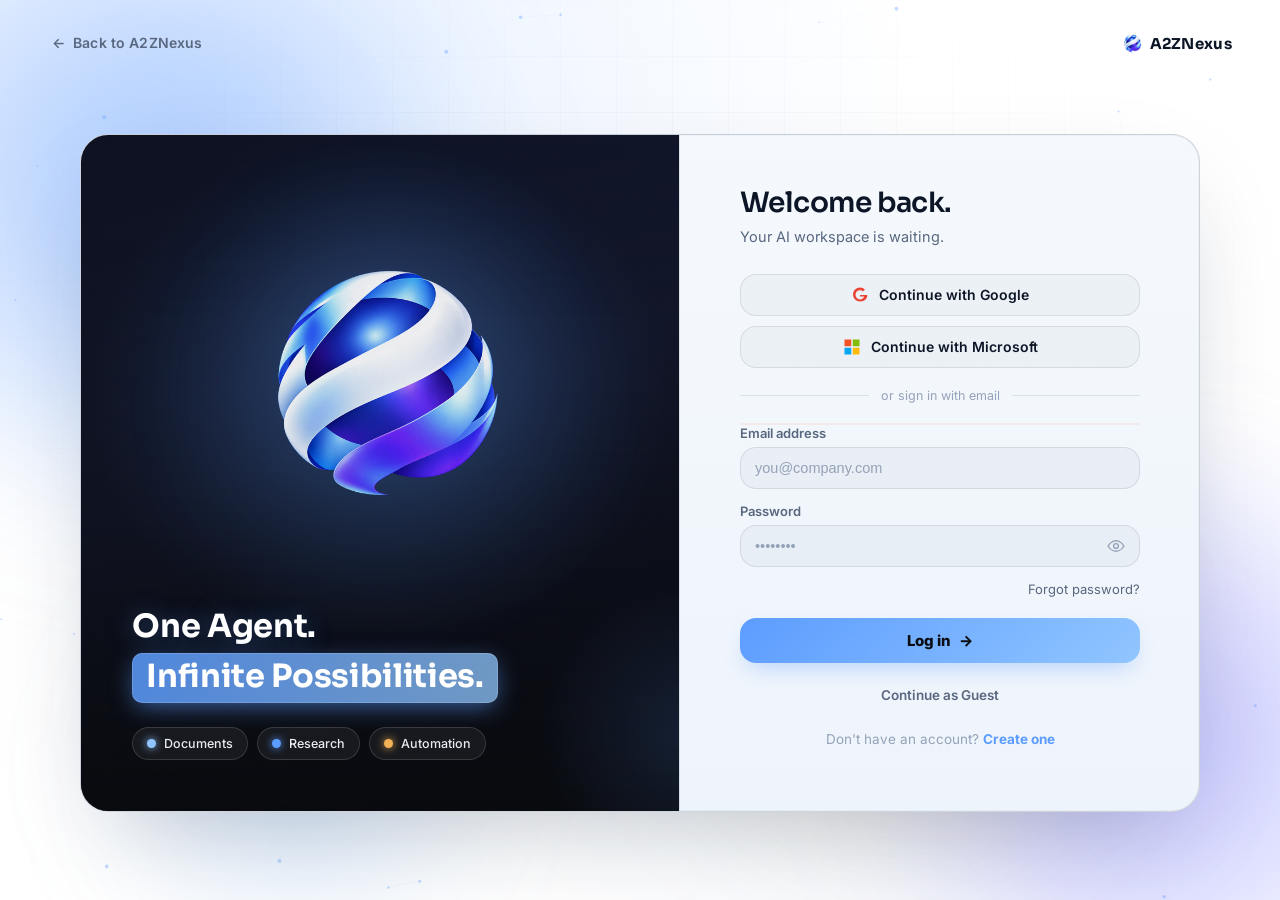
==== commit b7683780: "kk" ====
--- a/login.html
+++ b/login.html
@@ -700,8 +700,9 @@
   /* ---------- initial page-load preloader (floating logo) ---------- */
   .page-loader{ position:fixed; inset:0; z-index:10500; background:var(--bg-0); display:flex; align-items:center; justify-content:center; transition:opacity .3s cubic-bezier(.16,.84,.32,1), visibility .3s; }
   .page-loader::before{ content:''; position:absolute; inset:0; background:radial-gradient(circle at 50% 45%, var(--accent-a-soft), transparent 65%); }
-  .page-loader-mark{ width:88px; height:88px; object-fit:contain; position:relative; z-index:1; filter:drop-shadow(0 14px 30px rgba(91,155,255,0.4)); animation:loaderFloat 1.6s ease-in-out infinite; }
-  @keyframes loaderFloat{ 0%,100%{ transform:translateY(0) scale(1); opacity:1; } 50%{ transform:translateY(-14px) scale(1.08); opacity:.85; } }
+  .page-loader-mark{ width:88px; height:88px; object-fit:contain; position:relative; z-index:1; filter:drop-shadow(0 14px 30px rgba(91,155,255,0.4)); opacity:0; animation:loaderFadeIn .5s cubic-bezier(.16,.84,.32,1) forwards, loaderFloat 2.4s ease-in-out .5s infinite; }
+  @keyframes loaderFadeIn{ to{ opacity:1; } }
+  @keyframes loaderFloat{ 0%,100%{ transform:translateY(0); } 50%{ transform:translateY(-10px); } }
   .page-loader.done{ opacity:0; visibility:hidden; pointer-events:none; }
 
   /* ---------- page-transition overlay (navigating back to A2ZNexus) ---------- */
@@ -1081,13 +1082,29 @@
   const prefersReduced = window.matchMedia('(prefers-reduced-motion: reduce)').matches;
   const isTouch = window.matchMedia('(hover: none), (pointer: coarse)').matches;
 
-  /* ---------- initial page-load preloader (floating logo) ---------- */
+  /* ---------- initial page-load preloader (floating logo) ----------
+     Hides as soon as the page's resources are actually ready, instead of a
+     fixed wait. A short minimum keeps it from flashing on fast loads, and a
+     safety-net cap makes sure it never gets stuck if 'load' is delayed. */
   (function(){
     var pageLoader = document.getElementById('pageLoader');
     if(!pageLoader) return;
-    var hideLoader = function(){ pageLoader.classList.add('done'); };
-    window.addEventListener('load', function(){ setTimeout(hideLoader, prefersReduced?0:200); });
-    setTimeout(hideLoader, 3200); // safety net if 'load' is delayed
+    var loaderStart = Date.now();
+    var minShow = prefersReduced ? 0 : 400;
+    var maxWait = prefersReduced ? 400 : 3000;
+    var loaderDone = false;
+    var hideLoader = function(){
+      if(loaderDone) return;
+      loaderDone = true;
+      var wait = Math.max(0, minShow - (Date.now() - loaderStart));
+      setTimeout(function(){ pageLoader.classList.add('done'); }, wait);
+    };
+    if(document.readyState === 'complete'){
+      hideLoader();
+    } else {
+      window.addEventListener('load', hideLoader);
+    }
+    setTimeout(hideLoader, maxWait);
   })();
 
   /* ---------- page transition back to A2ZNexus (floating logo) ---------- */
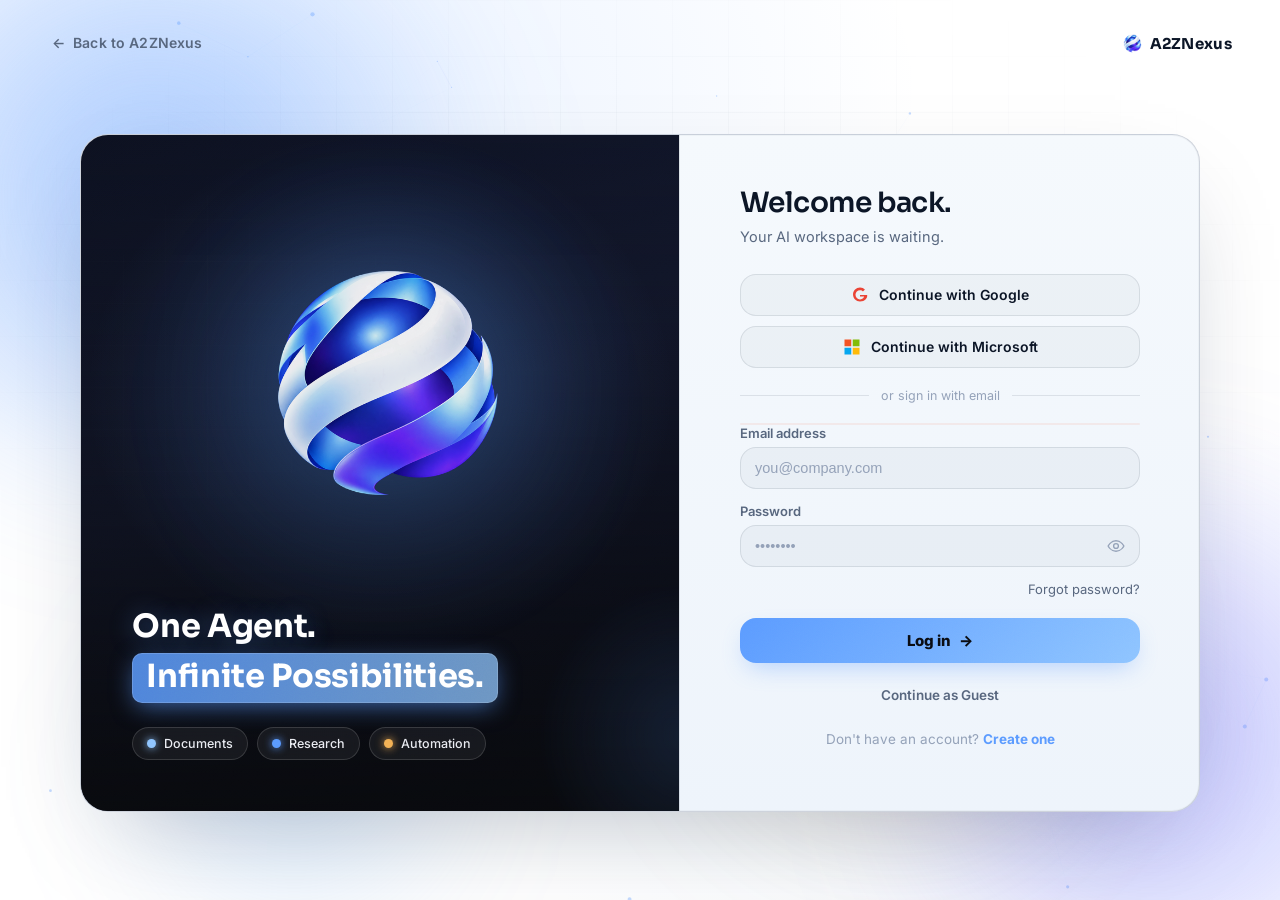
==== commit 2f2d8b9b: "finish" ====
--- a/login.html
+++ b/login.html
@@ -700,8 +700,8 @@
   /* ---------- initial page-load preloader (floating logo) ---------- */
   .page-loader{ position:fixed; inset:0; z-index:10500; background:var(--bg-0); display:flex; align-items:center; justify-content:center; transition:opacity .3s cubic-bezier(.16,.84,.32,1), visibility .3s; }
   .page-loader::before{ content:''; position:absolute; inset:0; background:radial-gradient(circle at 50% 45%, var(--accent-a-soft), transparent 65%); }
-  .page-loader-mark{ width:88px; height:88px; object-fit:contain; position:relative; z-index:1; filter:drop-shadow(0 14px 30px rgba(91,155,255,0.4)); opacity:0; animation:loaderFadeIn .5s cubic-bezier(.16,.84,.32,1) forwards, loaderFloat 2.4s ease-in-out .5s infinite; }
-  @keyframes loaderFadeIn{ to{ opacity:1; } }
+  .page-loader-mark{ width:88px; height:88px; object-fit:contain; position:relative; z-index:1; filter:drop-shadow(0 14px 30px rgba(91,155,255,0.4)); opacity:0; animation:loaderFadeIn .55s cubic-bezier(.34,1.56,.64,1) forwards, loaderFloat 2.4s ease-in-out .55s infinite; }
+  @keyframes loaderFadeIn{ 0%{opacity:0; transform:scale(.72);} 65%{opacity:1; transform:scale(1.06);} 100%{opacity:1; transform:scale(1);} }
   @keyframes loaderFloat{ 0%,100%{ transform:translateY(0); } 50%{ transform:translateY(-10px); } }
   .page-loader.done{ opacity:0; visibility:hidden; pointer-events:none; }
 
@@ -723,7 +723,8 @@
 </head>
 <body>
 
-<div class="page-loader" id="pageLoader" aria-hidden="true"><img src="assets/brand/logo-mark.png" alt="" class="page-loader-mark"></div>
+<!-- page-loader removed: loading screen should only show on the very first (index.html) load, not when arriving at login.html -->
+<div class="page-loader" id="pageLoader" aria-hidden="true" style="display:none"><img src="assets/brand/logo-mark.png" alt="" class="page-loader-mark"></div>
 <div class="transition-overlay" id="transitionOverlay"><img src="assets/brand/logo-mark.png" alt=""></div>
 
 <canvas id="bg-canvas" aria-hidden="true"></canvas>
@@ -1090,7 +1091,7 @@
     var pageLoader = document.getElementById('pageLoader');
     if(!pageLoader) return;
     var loaderStart = Date.now();
-    var minShow = prefersReduced ? 0 : 400;
+    var minShow = prefersReduced ? 0 : 900;
     var maxWait = prefersReduced ? 400 : 3000;
     var loaderDone = false;
     var hideLoader = function(){
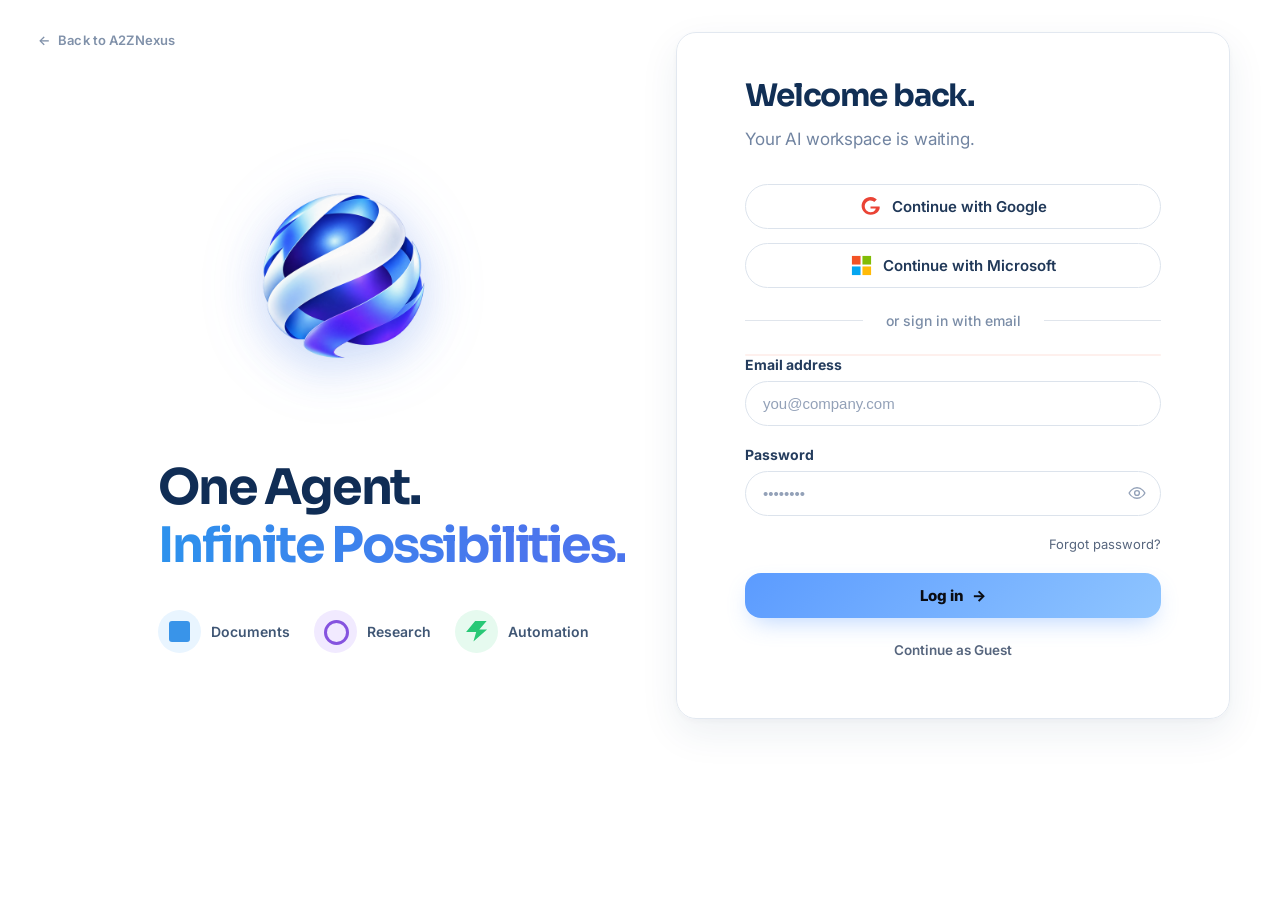
==== commit 8584f764: "finish today" ====
--- a/login.html
+++ b/login.html
@@ -719,6 +719,365 @@
       scroll-behavior: auto !important;
     }
   }
+
+
+  /* ============================================================
+     REFERENCE SCREEN STRUCTURE OVERRIDE
+     Visual/layout only. Existing markup, assets, links and JS behavior
+     are intentionally preserved. The project logo is loaded from the
+     existing assets/brand/logo-mark.png path.
+     ============================================================ */
+  html, body { background:#fff !important; }
+  body { overflow:hidden !important; }
+
+  #bg-canvas, #trail-canvas, .aurora-field, .grid-field, .grain-field { display:none !important; }
+
+  .page {
+    min-height:100vh !important;
+    height:100vh !important;
+    display:block !important;
+    position:relative !important;
+    background:#fff !important;
+  }
+
+  .topbar {
+    position:absolute !important;
+    left:34px !important;
+    top:24px !important;
+    right:34px !important;
+    z-index:20 !important;
+    padding:0 !important;
+    pointer-events:none;
+  }
+  .topbar .back-link {
+    pointer-events:auto;
+    color:#6f829e !important;
+    font-size:13px !important;
+    opacity:.88;
+  }
+  .topbar .wordmark { display:none !important; }
+
+  .stage {
+    width:100vw !important;
+    height:100vh !important;
+    min-height:0 !important;
+    padding:0 !important;
+    margin:0 !important;
+    display:grid !important;
+    grid-template-columns:52.8% 47.2% !important;
+    align-items:stretch !important;
+    justify-content:stretch !important;
+  }
+
+  .stage-card {
+    width:100% !important;
+    max-width:none !important;
+    height:100% !important;
+    min-height:0 !important;
+    display:contents !important;
+    border:0 !important;
+    border-radius:0 !important;
+    overflow:visible !important;
+    background:transparent !important;
+    box-shadow:none !important;
+  }
+
+  /* LEFT SIDE — clean white reference layout */
+  .companion-panel {
+    grid-column:1 !important;
+    grid-row:1 !important;
+    min-height:100vh !important;
+    height:100vh !important;
+    padding:0 !important;
+    overflow:hidden !important;
+    display:block !important;
+    position:relative !important;
+    background:#fff !important;
+    border:0 !important;
+  }
+  .companion-panel::before { display:none !important; }
+  .companion-panel::after {
+    content:"" !important;
+    position:absolute !important;
+    z-index:1 !important;
+    pointer-events:none !important;
+    left:50% !important;
+    top:30.2% !important;
+    width:205px !important;
+    height:205px !important;
+    aspect-ratio:auto !important;
+    transform:translate(-50%,-50%) scale(1) !important;
+    background:url('assets/brand/logo-mark.png') center center / contain no-repeat !important;
+    filter:drop-shadow(0 15px 20px rgba(48,116,230,.15)) drop-shadow(0 5px 30px rgba(79,119,235,.18)) !important;
+    opacity:1 !important;
+    transition:none !important;
+  }
+
+  .field-glow, .orbit-wrap, .companion-caption { display:none !important; }
+
+  .panel-copy {
+    position:absolute !important;
+    z-index:3 !important;
+    left:clamp(55px,12.35vw,198px) !important;
+    top:51.2% !important;
+    width:520px !important;
+    max-width:calc(100% - 70px) !important;
+    padding:0 !important;
+    margin:0 !important;
+    opacity:1 !important;
+    transform:none !important;
+    animation:none !important;
+  }
+  .panel-copy .panel-tag {
+    display:block !important;
+    font-family:'Sora',Inter,sans-serif !important;
+    font-size:49px !important;
+    line-height:1.08 !important;
+    letter-spacing:-2.2px !important;
+    font-weight:700 !important;
+    margin:0 !important;
+  }
+  .panel-tag .tag-line {
+    display:block !important;
+    color:#102d55 !important;
+    text-shadow:none !important;
+  }
+  .panel-tag .tag-highlight {
+    display:block !important;
+    width:max-content !important;
+    max-width:100% !important;
+    padding:0 !important;
+    margin:5px 0 0 !important;
+    border-radius:0 !important;
+    background:linear-gradient(90deg,#2d92ed 0%,#4b75ed 78%) !important;
+    -webkit-background-clip:text !important;
+    background-clip:text !important;
+    color:transparent !important;
+    box-shadow:none !important;
+    animation:none !important;
+  }
+  .panel-chips {
+    display:flex !important;
+    align-items:center !important;
+    gap:24px !important;
+    margin-top:38px !important;
+  }
+  .panel-chip {
+    display:inline-flex !important;
+    align-items:center !important;
+    gap:10px !important;
+    padding:0 !important;
+    border:0 !important;
+    background:transparent !important;
+    backdrop-filter:none !important;
+    border-radius:0 !important;
+    color:#405775 !important;
+    font-size:14px !important;
+    font-weight:600 !important;
+    white-space:nowrap !important;
+  }
+  .panel-chip .dot {
+    width:43px !important;
+    height:43px !important;
+    border-radius:50% !important;
+    background:#e9f5ff !important;
+    box-shadow:none !important;
+    position:relative !important;
+  }
+  .panel-chip .dot::after {
+    content:"" !important;
+    position:absolute !important;
+    inset:11px !important;
+    border-radius:3px !important;
+    background:#3994e9 !important;
+    box-shadow:none !important;
+  }
+  .panel-chip .dot-b {
+    background:#f1eaff !important;
+  }
+  .panel-chip .dot-b::after {
+    inset:10px !important;
+    width:19px !important;
+    height:19px !important;
+    border-radius:50% !important;
+    background:transparent !important;
+    border:3px solid #8553df !important;
+  }
+  .panel-chip .dot-c {
+    background:#e6faef !important;
+  }
+  .panel-chip .dot-c::after {
+    inset:11px !important;
+    background:#28c876 !important;
+    clip-path:polygon(45% 0,100% 0,63% 42%,100% 42%,35% 100%,48% 54%,0 54%) !important;
+    border-radius:0 !important;
+  }
+
+  /* RIGHT SIDE — screenshot-style floating login card */
+  .auth-panel {
+    grid-column:2 !important;
+    grid-row:1 !important;
+    min-height:100vh !important;
+    height:100vh !important;
+    padding:32px 0 32px 0 !important;
+    display:flex !important;
+    align-items:flex-start !important;
+    justify-content:flex-start !important;
+    background:#fff !important;
+    border:0 !important;
+  }
+  .auth-card {
+    width:min(614px, calc(100% - 50px)) !important;
+    max-width:none !important;
+    height:687px !important;
+    margin:0 !important;
+    padding:44px 68px 34px !important;
+    border:1px solid #e2e8f0 !important;
+    border-radius:20px !important;
+    background:rgba(255,255,255,.97) !important;
+    box-shadow:0 14px 38px rgba(31,63,105,.08),0 2px 8px rgba(31,63,105,.035) !important;
+    opacity:1 !important;
+    transform:none !important;
+    animation:none !important;
+  }
+  .stagger > * { opacity:1 !important; transform:none !important; animation:none !important; }
+
+  .auth-heading {
+    margin:0 !important;
+    font-family:'Sora',Inter,sans-serif !important;
+    font-size:31px !important;
+    line-height:1.2 !important;
+    letter-spacing:-1.15px !important;
+    font-weight:700 !important;
+    color:#112f55 !important;
+  }
+  .auth-sub {
+    margin:13px 0 31px !important;
+    font-size:17px !important;
+    color:#7184a1 !important;
+    letter-spacing:-.15px !important;
+  }
+  .social-row {
+    display:flex !important;
+    flex-direction:column !important;
+    gap:14px !important;
+    margin-bottom:0 !important;
+  }
+  .social-btn {
+    width:100% !important;
+    height:45px !important;
+    padding:0 14px !important;
+    border:1px solid #dce3ec !important;
+    border-radius:24px !important;
+    background:#fff !important;
+    color:#203858 !important;
+    font-size:15px !important;
+    font-weight:600 !important;
+  }
+  .social-btn:hover {
+    background:#fbfdff !important;
+    border-color:#c9d5e5 !important;
+    transform:translateY(-1px) !important;
+  }
+  .social-btn svg { width:23px !important; height:23px !important; }
+
+  .divider {
+    display:flex !important;
+    align-items:center !important;
+    gap:23px !important;
+    margin:24px 0 25px !important;
+    color:#7b8da7 !important;
+    font-size:14px !important;
+    font-weight:500 !important;
+  }
+  .divider::before,.divider::after { background:#e0e5ec !important; }
+
+  .field { margin-bottom:20px !important; }
+  .field label {
+    margin-bottom:8px !important;
+    color:#243c5d !important;
+    font-size:14px !important;
+    font-weight:700 !important;
+  }
+  .field input {
+    width:100% !important;
+    height:45px !important;
+    padding:0 17px !important;
+    border:1px solid #dce3ec !important;
+    border-radius:24px !important;
+    background:#fff !important;
+    color:#183558 !important;
+    font-size:15px !important;
+  }
+  .field input:focus {
+    border-color:#6aa5ee !important;
+    background:#fff !important;
+    box-shadow:0 0 0 4px rgba(47,128,237,.09) !important;
+  }
+  .forgot {
+    display:block !important;
+    width:max-content !important;
+    margin:-4px 0 31px auto !important;
+    color:#438fe4 !important;
+    font-size:13px !important;
+    font-weight:600 !important;
+  }
+  .submit {
+    width:100% !important;
+    height:44px !important;
+    border:0 !important;
+    border-radius:24px !important;
+    background:linear-gradient(90deg,#2e7fec,#429df2) !important;
+    color:#fff !important;
+    font-size:15px !important;
+    font-weight:600 !important;
+  }
+  .guest {
+    width:100% !important;
+    margin-top:20px !important;
+    border:0 !important;
+    background:transparent !important;
+    color:#526987 !important;
+    font-size:15px !important;
+    font-weight:600 !important;
+  }
+  .signup-row, .signup {
+    margin-top:35px !important;
+    text-align:center !important;
+    color:#788ba6 !important;
+    font-size:14px !important;
+  }
+  .signup-row a, .signup a { color:#408fe7 !important; font-weight:600 !important; }
+
+  @media (max-width:1200px){
+    .panel-copy { left:8vw !important; }
+    .panel-copy .panel-tag { font-size:44px !important; }
+    .companion-panel::after { width:185px !important; height:185px !important; }
+    .auth-card { padding-left:48px !important; padding-right:48px !important; }
+  }
+  @media (max-width:900px){
+    body { overflow:auto !important; }
+    .page, .stage { height:auto !important; min-height:100vh !important; }
+    .stage { display:block !important; }
+    .companion-panel { min-height:540px !important; height:540px !important; }
+    .auth-panel { min-height:100vh !important; height:auto !important; padding:30px 20px 50px !important; justify-content:center !important; }
+    .auth-card { width:min(614px,100%) !important; height:auto !important; min-height:687px !important; }
+    .panel-copy { left:28px !important; top:63% !important; }
+    .panel-copy .panel-tag { font-size:42px !important; }
+    .companion-panel::after { top:29% !important; }
+  }
+  @media (max-width:520px){
+    .topbar { left:18px !important; top:16px !important; }
+    .companion-panel { min-height:500px !important; height:500px !important; }
+    .companion-panel::after { width:150px !important; height:150px !important; }
+    .panel-copy { left:24px !important; top:61% !important; max-width:calc(100% - 48px) !important; }
+    .panel-copy .panel-tag { font-size:34px !important; letter-spacing:-1.4px !important; }
+    .panel-chips { gap:16px !important; flex-wrap:wrap !important; }
+    .panel-chip { font-size:12px !important; }
+    .panel-chip .dot { width:36px !important; height:36px !important; }
+    .auth-card { padding:34px 24px !important; }
+    .auth-heading { font-size:27px !important; }
+  }
 </style>
 </head>
 <body>
@@ -1038,8 +1397,6 @@
             <button type="button" class="guest-link" id="guestBtn">Continue as Guest</button>
             <div class="guest-note" id="guestNote">Guest mode gives you limited access to explore A2ZNexus. Your work won't be saved to an account.</div>
           </div>
-
-          <p class="signup-row">Don't have an account? <a href="signup.html">Create one</a></p>
         </div>
       </form>
     </section>
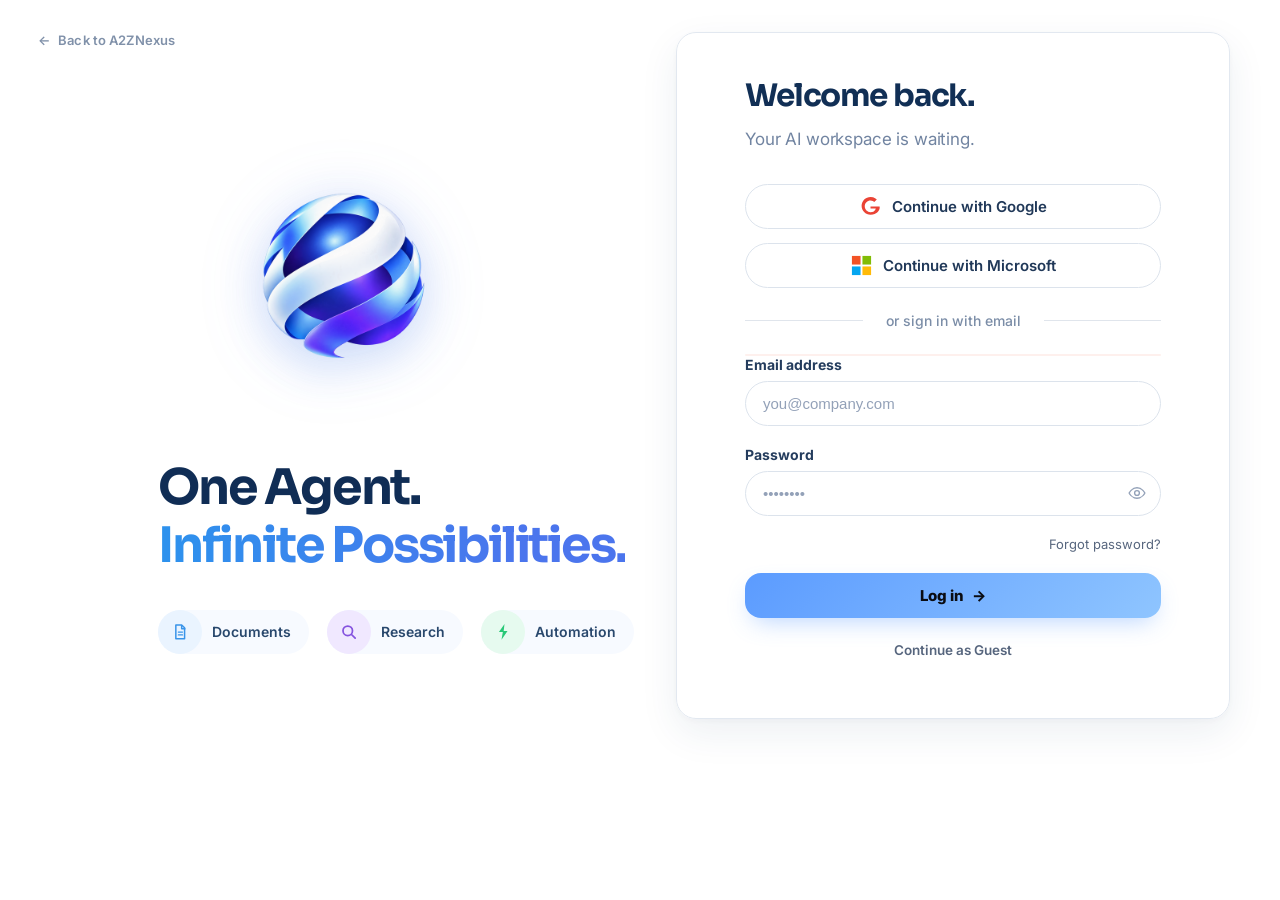
==== commit dc817702: "login page finish" ====
--- a/login.html
+++ b/login.html
@@ -859,58 +859,71 @@
   .panel-chips {
     display:flex !important;
     align-items:center !important;
-    gap:24px !important;
+    flex-wrap:nowrap !important;
+    gap:18px !important;
     margin-top:38px !important;
   }
   .panel-chip {
     display:inline-flex !important;
     align-items:center !important;
     gap:10px !important;
-    padding:0 !important;
+    height:43px !important;
+    padding:0 13px 0 0 !important;
     border:0 !important;
-    background:transparent !important;
-    backdrop-filter:none !important;
-    border-radius:0 !important;
+    background:rgba(246,250,255,.82) !important;
+    border-radius:23px !important;
     color:#405775 !important;
     font-size:14px !important;
     font-weight:600 !important;
     white-space:nowrap !important;
+    box-shadow:none !important;
+    backdrop-filter:none !important;
   }
   .panel-chip .dot {
     width:43px !important;
     height:43px !important;
     border-radius:50% !important;
-    background:#e9f5ff !important;
+    background:#e8f4ff !important;
     box-shadow:none !important;
     position:relative !important;
+    flex:none !important;
   }
   .panel-chip .dot::after {
     content:"" !important;
     position:absolute !important;
-    inset:11px !important;
-    border-radius:3px !important;
-    background:#3994e9 !important;
-    box-shadow:none !important;
+    left:12px !important;
+    top:11px !important;
+    width:19px !important;
+    height:21px !important;
+    border-radius:2px !important;
+    background:#3c98e9 !important;
+    box-shadow:inset 0 -3px 0 rgba(255,255,255,.22) !important;
   }
   .panel-chip .dot-b {
     background:#f1eaff !important;
   }
   .panel-chip .dot-b::after {
-    inset:10px !important;
-    width:19px !important;
-    height:19px !important;
+    left:11px !important;
+    top:11px !important;
+    width:20px !important;
+    height:20px !important;
     border-radius:50% !important;
     background:transparent !important;
     border:3px solid #8553df !important;
+    box-shadow:none !important;
   }
   .panel-chip .dot-c {
-    background:#e6faef !important;
+    background:#e5faef !important;
   }
   .panel-chip .dot-c::after {
-    inset:11px !important;
+    left:13px !important;
+    top:10px !important;
+    width:17px !important;
+    height:22px !important;
     background:#28c876 !important;
-    clip-path:polygon(45% 0,100% 0,63% 42%,100% 42%,35% 100%,48% 54%,0 54%) !important;
+    clip-path:polygon(45% 0,100% 0,62% 42%,100% 42%,34% 100%,47% 54%,0 54%) !important;
     border-radius:0 !important;
+    box-shadow:none !important;
   }
 
   /* RIGHT SIDE — screenshot-style floating login card */
@@ -1072,12 +1085,72 @@
     .companion-panel::after { width:150px !important; height:150px !important; }
     .panel-copy { left:24px !important; top:61% !important; max-width:calc(100% - 48px) !important; }
     .panel-copy .panel-tag { font-size:34px !important; letter-spacing:-1.4px !important; }
-    .panel-chips { gap:16px !important; flex-wrap:wrap !important; }
+    .panel-chips { gap:12px !important; flex-wrap:wrap !important; }
     .panel-chip { font-size:12px !important; }
     .panel-chip .dot { width:36px !important; height:36px !important; }
     .auth-card { padding:34px 24px !important; }
     .auth-heading { font-size:27px !important; }
   }
+
+
+/* EXACT REFERENCE CHIPS — preserve old markup/functionality, only visual treatment */
+.panel-chips{
+  display:flex !important;
+  align-items:center !important;
+  justify-content:flex-start !important;
+  flex-wrap:nowrap !important;
+  gap:18px !important;
+  margin-top:38px !important;
+}
+.panel-chip{
+  position:relative !important;
+  display:inline-flex !important;
+  align-items:center !important;
+  gap:10px !important;
+  height:44px !important;
+  padding:0 18px 0 0 !important;
+  border:0 !important;
+  border-radius:999px !important;
+  background:#f7faff !important;
+  color:#29486d !important;
+  font-size:14px !important;
+  font-weight:600 !important;
+  line-height:1 !important;
+  white-space:nowrap !important;
+  box-shadow:none !important;
+  overflow:visible !important;
+}
+.panel-chip .dot{
+  position:relative !important;
+  display:grid !important;
+  place-items:center !important;
+  width:44px !important;
+  height:44px !important;
+  min-width:44px !important;
+  border-radius:50% !important;
+  flex:none !important;
+  background:#eaf4ff !important;
+  color:#3994e9 !important;
+  box-shadow:none !important;
+  animation:none !important;
+}
+.panel-chip .dot svg{
+  display:block !important;
+  width:20px !important;
+  height:20px !important;
+}
+.panel-chip .dot-b{
+  background:#f0e8ff !important;
+  color:#8553df !important;
+}
+.panel-chip .dot-c{
+  background:#e6faef !important;
+  color:#28c876 !important;
+}
+.panel-chip .dot::after{content:none !important;}
+@media (max-width:900px){
+  .panel-chips{flex-wrap:wrap !important; gap:12px !important;}
+}
 </style>
 </head>
 <body>
@@ -1121,9 +1194,33 @@
           <span class="tag-highlight">Infinite Possibilities.</span>
         </span>
         <div class="panel-chips" aria-hidden="true">
-          <span class="panel-chip"><i class="dot"></i>Documents</span>
-          <span class="panel-chip"><i class="dot dot-b"></i>Research</span>
-          <span class="panel-chip"><i class="dot dot-c"></i>Automation</span>
+          <span class="panel-chip">
+            <i class="dot">
+              <svg viewBox="0 0 24 24" aria-hidden="true">
+                <path d="M7 3.5h7l3.5 3.5v13H7z" fill="none" stroke="currentColor" stroke-width="1.8" stroke-linejoin="round"/>
+                <path d="M14 3.5V8h4.5" fill="none" stroke="currentColor" stroke-width="1.8" stroke-linejoin="round"/>
+                <path d="M10 12h5M10 15.5h5" fill="none" stroke="currentColor" stroke-width="1.5" stroke-linecap="round"/>
+              </svg>
+            </i>
+            Documents
+          </span>
+          <span class="panel-chip">
+            <i class="dot dot-b">
+              <svg viewBox="0 0 24 24" aria-hidden="true">
+                <circle cx="10.5" cy="10.5" r="5.7" fill="none" stroke="currentColor" stroke-width="2.1"/>
+                <path d="m15 15 4.4 4.4" fill="none" stroke="currentColor" stroke-width="2.1" stroke-linecap="round"/>
+              </svg>
+            </i>
+            Research
+          </span>
+          <span class="panel-chip">
+            <i class="dot dot-c">
+              <svg viewBox="0 0 24 24" aria-hidden="true">
+                <path d="M13.8 2.5 7.1 12.1h4.7l-1.6 9.2 7.2-10.5h-4.6z" fill="currentColor"/>
+              </svg>
+            </i>
+            Automation
+          </span>
         </div>
       </div>
 
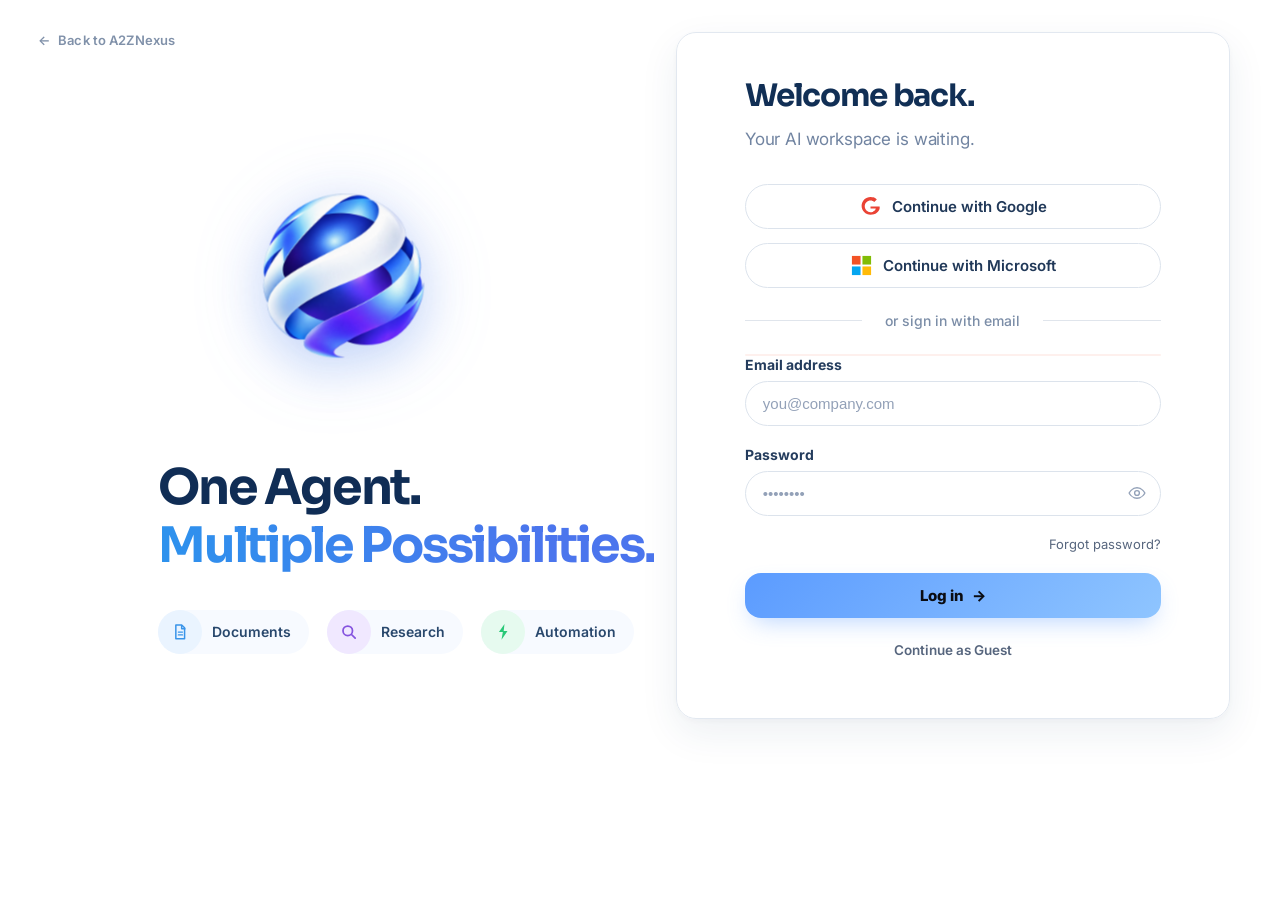
==== commit 6fad192b: "login animation added" ====
--- a/login.html
+++ b/login.html
@@ -1151,6 +1151,612 @@
 @media (max-width:900px){
   .panel-chips{flex-wrap:wrap !important; gap:12px !important;}
 }
+
+  /* ============================================================
+     PREMIUM LOGIN MOTION PACK
+     - left logo bounce + floating glow
+     - cinematic staggered text entrance
+     - chip pop-in / hover lift
+     - right-side card entrance
+     - field focus motion
+     - button shine / magnetic hover
+     - smooth page exit animation
+     ============================================================ */
+
+  :root{
+    --motion-ease: cubic-bezier(.16,.84,.32,1);
+    --spring: cubic-bezier(.34,1.56,.64,1);
+  }
+
+  /* ---------- cinematic page entrance ---------- */
+  .stage{
+    perspective: 1400px;
+  }
+
+  .companion-panel{
+    isolation:isolate;
+  }
+
+  .auth-panel{
+    perspective: 1200px;
+  }
+
+  /* ---------- animated logo ---------- */
+  .companion-panel::after{
+    display:none !important;
+  }
+
+  .logo-motion{
+    position:absolute;
+    z-index:2;
+    left:50%;
+    top:30.2%;
+    width:205px;
+    height:205px;
+    transform:translate(-50%,-50%);
+    display:grid;
+    place-items:center;
+    pointer-events:none;
+    opacity:0;
+  }
+
+  .animated-brand-logo{
+    position:relative;
+    z-index:2;
+    width:100%;
+    height:100%;
+    object-fit:contain;
+    filter:
+      drop-shadow(0 18px 22px rgba(48,116,230,.16))
+      drop-shadow(0 6px 34px rgba(79,119,235,.22));
+    transform:translateY(70px) scale(.62) rotate(-7deg);
+    opacity:0;
+    will-change:transform, opacity, filter;
+  }
+
+  .logo-aura{
+    position:absolute;
+    width:72%;
+    height:72%;
+    border-radius:50%;
+    background:radial-gradient(circle, rgba(72,139,245,.24), rgba(72,139,245,0) 68%);
+    filter:blur(10px);
+    transform:scale(.55);
+    opacity:0;
+  }
+
+  .page.ready .logo-motion{
+    opacity:1;
+  }
+
+  .page.ready .animated-brand-logo{
+    animation:
+      logo-slam-in 950ms var(--spring) .05s forwards,
+      logo-breathe 3.8s ease-in-out 1.05s infinite;
+  }
+
+  .page.ready .logo-aura{
+    animation:
+      aura-pop 900ms var(--spring) .05s forwards,
+      aura-pulse 3.8s ease-in-out 1s infinite;
+  }
+
+  @keyframes logo-slam-in{
+    0%{opacity:0;transform:translateY(70px) scale(.62) rotate(-7deg);}
+    42%{opacity:1;transform:translateY(-15px) scale(1.09) rotate(2deg);}
+    62%{transform:translateY(7px) scale(.96) rotate(-1deg);}
+    78%{transform:translateY(-4px) scale(1.02) rotate(.4deg);}
+    100%{opacity:1;transform:translateY(0) scale(1) rotate(0);}
+  }
+
+  @keyframes logo-breathe{
+    0%,100%{transform:translateY(0) scale(1) rotate(0);}
+    50%{transform:translateY(-9px) scale(1.018) rotate(.7deg);}
+  }
+
+  @keyframes aura-pop{
+    0%{opacity:0;transform:scale(.55);}
+    55%{opacity:.95;transform:scale(1.18);}
+    100%{opacity:.7;transform:scale(1);}
+  }
+
+  @keyframes aura-pulse{
+    0%,100%{opacity:.62;transform:scale(1);}
+    50%{opacity:.9;transform:scale(1.12);}
+  }
+
+  /* ---------- left copy: word/line reveal ---------- */
+  .panel-copy{
+    overflow:visible !important;
+  }
+
+  .page:not(.ready) .panel-copy{
+    opacity:0 !important;
+  }
+
+  .page.ready .panel-copy .tag-line{
+    opacity:0;
+    transform:translate3d(-38px,22px,0) skewX(-5deg);
+    animation: text-reveal 720ms var(--motion-ease) .42s forwards;
+  }
+
+  .page.ready .panel-copy .tag-highlight{
+    opacity:0;
+    transform:translate3d(-28px,28px,0) scale(.94);
+    clip-path:inset(0 100% 0 0);
+    animation:
+      highlight-reveal 900ms var(--motion-ease) .64s forwards,
+      highlight-shimmer 4s ease-in-out 1.7s infinite;
+  }
+
+  @keyframes text-reveal{
+    0%{opacity:0;transform:translate3d(-38px,22px,0) skewX(-5deg);}
+    60%{opacity:1;transform:translate3d(7px,-3px,0) skewX(0);}
+    100%{opacity:1;transform:translate3d(0,0,0) skewX(0);}
+  }
+
+  @keyframes highlight-reveal{
+    0%{opacity:0;transform:translate3d(-28px,28px,0) scale(.94);clip-path:inset(0 100% 0 0);}
+    65%{opacity:1;transform:translate3d(4px,-3px,0) scale(1.015);clip-path:inset(0 0 0 0);}
+    100%{opacity:1;transform:translate3d(0,0,0) scale(1);clip-path:inset(0 0 0 0);}
+  }
+
+  @keyframes highlight-shimmer{
+    0%,72%,100%{background-position:0% 50%;}
+    85%{background-position:100% 50%;}
+  }
+
+  /* ---------- left feature chips ---------- */
+  .page:not(.ready) .panel-chips{
+    opacity:0 !important;
+  }
+
+  .page.ready .panel-chip{
+    opacity:0;
+    transform:translateY(24px) scale(.86);
+    animation:chip-in 620ms var(--spring) forwards;
+    will-change:transform, opacity;
+  }
+
+  .page.ready .panel-chip:nth-child(1){animation-delay:1.02s;}
+  .page.ready .panel-chip:nth-child(2){animation-delay:1.15s;}
+  .page.ready .panel-chip:nth-child(3){animation-delay:1.28s;}
+
+  @keyframes chip-in{
+    0%{opacity:0;transform:translateY(24px) scale(.86);}
+    65%{opacity:1;transform:translateY(-4px) scale(1.035);}
+    100%{opacity:1;transform:translateY(0) scale(1);}
+  }
+
+  .panel-chip{
+    transition:
+      transform 280ms var(--motion-ease),
+      box-shadow 280ms var(--motion-ease),
+      background 280ms ease;
+  }
+
+  .panel-chip:hover{
+    transform:translateY(-5px) scale(1.025) !important;
+    background:#f2f7ff !important;
+    box-shadow:0 12px 26px rgba(42,91,150,.10);
+  }
+
+  .panel-chip .dot{
+    transition:transform 300ms var(--spring), box-shadow 300ms ease;
+  }
+
+  .panel-chip:hover .dot{
+    transform:rotate(-8deg) scale(1.08);
+    box-shadow:0 8px 20px rgba(58,148,233,.14);
+  }
+
+  /* ---------- right card cinematic entrance ---------- */
+  .page:not(.ready) .auth-card{
+    opacity:0 !important;
+  }
+
+  .page.ready .auth-card{
+    opacity:1 !important;
+    transform:translate3d(55px,18px,0) rotateY(-7deg) scale(.965) !important;
+    animation:card-premium-in 1050ms var(--motion-ease) .14s forwards !important;
+    transform-origin:center right;
+  }
+
+  @keyframes card-premium-in{
+    0%{opacity:0;transform:translate3d(55px,18px,0) rotateY(-7deg) scale(.965) !important;}
+    55%{opacity:1;transform:translate3d(-5px,-2px,0) rotateY(.7deg) scale(1.008) !important;}
+    100%{opacity:1;transform:translate3d(0,0,0) rotateY(0) scale(1) !important;}
+  }
+
+  /* ---------- every login item enters separately ---------- */
+  .page:not(.ready) .auth-card .auth-heading,
+  .page:not(.ready) .auth-card .auth-sub,
+  .page:not(.ready) .auth-card .social-row,
+  .page:not(.ready) .auth-card .divider,
+  .page:not(.ready) .auth-card .field,
+  .page:not(.ready) .auth-card .forgot,
+  .page:not(.ready) .auth-card .submit-btn,
+  .page:not(.ready) .auth-card .guest-link,
+  .page:not(.ready) .auth-card .signup-row{
+    opacity:0 !important;
+  }
+
+  .page.ready .auth-card .auth-heading,
+  .page.ready .auth-card .auth-sub,
+  .page.ready .auth-card .social-row,
+  .page.ready .auth-card .divider,
+  .page.ready .auth-card .field,
+  .page.ready .auth-card .forgot,
+  .page.ready .auth-card .submit-btn,
+  .page.ready .auth-card .guest-link,
+  .page.ready .auth-card .signup-row{
+    animation:form-item-in 620ms var(--motion-ease) forwards;
+  }
+
+  .page.ready .auth-card .auth-heading{animation-delay:.36s;}
+  .page.ready .auth-card .auth-sub{animation-delay:.43s;}
+  .page.ready .auth-card .social-row{animation-delay:.50s;}
+  .page.ready .auth-card .divider{animation-delay:.59s;}
+  .page.ready .auth-card .field:nth-of-type(1){animation-delay:.66s;}
+  .page.ready .auth-card .field:nth-of-type(2){animation-delay:.73s;}
+  .page.ready .auth-card .forgot{animation-delay:.80s;}
+  .page.ready .auth-card .submit-btn{animation-delay:.88s;}
+  .page.ready .auth-card .guest-link{animation-delay:.95s;}
+  .page.ready .auth-card .signup-row{animation-delay:1.02s;}
+
+  @keyframes form-item-in{
+    0%{opacity:0;transform:translate3d(0,18px,0) scale(.985);}
+    65%{opacity:1;transform:translate3d(0,-2px,0) scale(1.002);}
+    100%{opacity:1;transform:translate3d(0,0,0) scale(1);}
+  }
+
+  /* ---------- social buttons ---------- */
+  .social-btn{
+    position:relative;
+    overflow:hidden;
+  }
+
+  .social-btn::before,
+  .submit-btn::before{
+    content:"";
+    position:absolute;
+    top:0;
+    left:-130%;
+    width:55%;
+    height:100%;
+    background:linear-gradient(105deg,transparent,rgba(255,255,255,.52),transparent);
+    transform:skewX(-18deg);
+    transition:left 700ms var(--motion-ease);
+    pointer-events:none;
+  }
+
+  .social-btn:hover::before,
+  .submit-btn:hover::before{
+    left:145%;
+  }
+
+  .social-btn:hover{
+    transform:translateY(-3px) scale(1.008) !important;
+    box-shadow:0 10px 24px rgba(31,63,105,.08);
+  }
+
+  .social-btn:active{
+    transform:translateY(0) scale(.985) !important;
+  }
+
+  /* ---------- inputs: premium focus ---------- */
+  .field{
+    position:relative;
+  }
+
+  .field label{
+    transition:transform 260ms var(--motion-ease), color 260ms ease;
+  }
+
+  .field:focus-within label{
+    color:#398ee8 !important;
+    transform:translateX(4px);
+  }
+
+  .field input{
+    transition:
+      border-color 280ms ease,
+      box-shadow 280ms ease,
+      transform 280ms var(--motion-ease),
+      background 280ms ease !important;
+  }
+
+  .field input:focus{
+    transform:translateY(-2px) !important;
+    box-shadow:
+      0 0 0 4px rgba(47,128,237,.09),
+      0 10px 25px rgba(47,128,237,.07) !important;
+  }
+
+  /* ---------- submit button ---------- */
+  .submit-btn{
+    overflow:hidden;
+    isolation:isolate;
+  }
+
+  .submit-btn::after{
+    content:"";
+    position:absolute;
+    inset:2px;
+    border-radius:inherit;
+    border:1px solid rgba(255,255,255,.22);
+    opacity:0;
+    transform:scale(.94);
+    transition:opacity 300ms ease, transform 300ms var(--spring);
+    pointer-events:none;
+  }
+
+  .submit-btn:hover{
+    transform:translateY(-3px) scale(1.008) !important;
+    box-shadow:0 17px 34px rgba(47,128,237,.25) !important;
+  }
+
+  .submit-btn:hover::after{
+    opacity:1;
+    transform:scale(1);
+  }
+
+  .submit-btn:active{
+    transform:translateY(0) scale(.975) !important;
+  }
+
+  /* ---------- forgot link / guest micro motion ---------- */
+  .forgot-link{
+    transition:color 220ms ease, transform 220ms var(--motion-ease) !important;
+  }
+
+  .forgot-link:hover{
+    transform:translateX(-3px);
+  }
+
+  .guest-link{
+    transition:color 220ms ease, transform 220ms var(--motion-ease), letter-spacing 220ms ease !important;
+  }
+
+  .guest-link:hover{
+    transform:translateY(-2px);
+    letter-spacing:.01em;
+  }
+
+  .signup-row a{
+    display:inline-block;
+    transition:transform 220ms var(--spring), text-shadow 220ms ease;
+  }
+
+  .signup-row a:hover{
+    transform:translateY(-2px);
+    text-shadow:0 5px 15px rgba(64,143,231,.22);
+  }
+
+  /* ---------- back link ---------- */
+  .back-link{
+    transition:transform 280ms var(--motion-ease), color 220ms ease !important;
+  }
+
+  .back-link:hover{
+    transform:translateX(-5px);
+  }
+
+  /* ---------- global exit sequence ---------- */
+  .page.is-exiting{
+    pointer-events:none;
+  }
+
+  .page.is-exiting .logo-motion{
+    animation:logo-exit 520ms var(--motion-ease) forwards;
+  }
+
+  .page.is-exiting .panel-copy{
+    animation:copy-exit 420ms var(--motion-ease) forwards !important;
+  }
+
+  .page.is-exiting .panel-chip{
+    animation:chip-exit 360ms var(--motion-ease) forwards !important;
+  }
+
+  .page.is-exiting .auth-card{
+    animation:card-exit 560ms var(--motion-ease) forwards !important;
+  }
+
+  .page.is-exiting .auth-card > *{
+    animation:form-exit 360ms var(--motion-ease) forwards !important;
+  }
+
+  @keyframes logo-exit{
+    to{opacity:0;transform:translate(-50%,-50%) translateY(-35px) scale(.78) rotate(8deg);}
+  }
+
+  @keyframes copy-exit{
+    to{opacity:0;transform:translateX(-38px) scale(.97);}
+  }
+
+  @keyframes chip-exit{
+    to{opacity:0;transform:translateY(18px) scale(.88);}
+  }
+
+  @keyframes card-exit{
+    to{opacity:0;transform:translate3d(60px,0,0) rotateY(-7deg) scale(.96);}
+  }
+
+  @keyframes form-exit{
+    to{opacity:0;transform:translateX(24px);}
+  }
+
+  /* ---------- guest transition gets a cinematic zoom ---------- */
+  .page.is-guest-exiting .stage{
+    animation:guest-zoom-out 720ms var(--motion-ease) forwards;
+  }
+
+  @keyframes guest-zoom-out{
+    to{opacity:0;transform:scale(1.025);}
+  }
+
+  /* ---------- responsive ---------- */
+  @media (max-width:1200px){
+    .logo-motion{width:185px;height:185px;}
+  }
+
+  @media (max-width:900px){
+    .logo-motion{
+      top:29%;
+      width:185px;
+      height:185px;
+    }
+
+    .page.ready .auth-card{
+      animation:card-mobile-in 850ms var(--motion-ease) .12s forwards !important;
+    }
+
+    @keyframes card-mobile-in{
+      0%{opacity:0;transform:translateY(35px) scale(.97) !important;}
+      65%{opacity:1;transform:translateY(-4px) scale(1.01) !important;}
+      100%{opacity:1;transform:translateY(0) scale(1) !important;}
+    }
+  }
+
+  @media (max-width:520px){
+    .logo-motion{width:150px;height:150px;}
+  }
+
+  @media (prefers-reduced-motion: reduce){
+    .logo-motion,
+    .animated-brand-logo,
+    .logo-aura,
+    .panel-copy,
+    .panel-chip,
+    .auth-card,
+    .auth-card > *,
+    .panel-chip:hover,
+    .social-btn:hover,
+    .submit-btn:hover{
+      animation:none !important;
+      transition:none !important;
+      transform:none !important;
+      opacity:1 !important;
+    }
+  }
+
+
+/* ================================================================
+   FINAL PROFESSIONAL POLISH OVERRIDES
+   - Full "One Agent. / Multiple Possibilities." tagline is visible
+   - Right login card stays flat/straight (no 3D tilt)
+   - Entrance animations remain smooth and production-friendly
+   ================================================================ */
+
+/* Full left headline: always render both lines */
+.panel-copy .panel-tag{
+  opacity:1 !important;
+  visibility:visible !important;
+}
+.panel-copy .tag-line,
+.panel-copy .tag-highlight{
+  visibility:visible !important;
+}
+
+/* Clean text entrance without hiding the second line */
+.page.ready .panel-copy .tag-line{
+  opacity:1 !important;
+  transform:none !important;
+  animation:tag-line-clean-in 650ms cubic-bezier(.22,1,.36,1) .18s both !important;
+}
+.page.ready .panel-copy .tag-highlight{
+  opacity:1 !important;
+  transform:none !important;
+  clip-path:none !important;
+  animation:tag-highlight-clean-in 760ms cubic-bezier(.22,1,.36,1) .34s both !important;
+}
+@keyframes tag-line-clean-in{
+  0%{opacity:0;transform:translateY(14px);}
+  100%{opacity:1;transform:translateY(0);}
+}
+@keyframes tag-highlight-clean-in{
+  0%{opacity:0;transform:translateY(16px);}
+  100%{opacity:1;transform:translateY(0);}
+}
+
+/* Flat, professional auth card — no perspective/tilt/3D entrance */
+.stage,
+.auth-panel{
+  perspective:none !important;
+}
+.page.ready .auth-card{
+  opacity:1 !important;
+  transform:none !important;
+  animation:auth-card-clean-in 650ms cubic-bezier(.22,1,.36,1) .08s both !important;
+  transform-origin:center !important;
+  will-change:opacity, box-shadow;
+}
+@keyframes auth-card-clean-in{
+  0%{
+    opacity:0;
+    box-shadow:0 10px 30px rgba(24,55,95,.05);
+  }
+  100%{
+    opacity:1;
+    box-shadow:0 18px 50px rgba(24,55,95,.10);
+  }
+}
+
+/* Keep all form controls clearly visible after entrance */
+.page.ready .auth-card .auth-heading,
+.page.ready .auth-card .auth-sub,
+.page.ready .auth-card .social-row,
+.page.ready .auth-card .divider,
+.page.ready .auth-card .field,
+.page.ready .auth-card .forgot,
+.page.ready .auth-card .submit-btn,
+.page.ready .auth-card .guest-link,
+.page.ready .auth-card .signup-row{
+  opacity:1 !important;
+}
+
+/* A restrained professional hover: depth, not 3D rotation */
+.auth-card{
+  transition:box-shadow 300ms ease, border-color 300ms ease !important;
+}
+.auth-card:hover{
+  box-shadow:0 20px 55px rgba(24,55,95,.11) !important;
+}
+
+/* Slightly cleaner logo motion: bounce vertically, no sideways spin */
+.page.ready .animated-brand-logo{
+  animation:
+    logo-professional-in 850ms cubic-bezier(.22,1,.36,1) .05s both,
+    logo-professional-float 4.4s ease-in-out 1s infinite !important;
+}
+@keyframes logo-professional-in{
+  0%{opacity:0;transform:translateY(44px) scale(.78);}
+  58%{opacity:1;transform:translateY(-8px) scale(1.035);}
+  78%{opacity:1;transform:translateY(3px) scale(.985);}
+  100%{opacity:1;transform:translateY(0) scale(1);}
+}
+@keyframes logo-professional-float{
+  0%,100%{transform:translateY(0) scale(1);}
+  50%{transform:translateY(-7px) scale(1.012);}
+}
+
+/* Reduce the old card's cursor-driven 3D interaction if any inline transform remains */
+.auth-card[style]{
+  transform:none !important;
+}
+
+@media (prefers-reduced-motion: reduce){
+  .page.ready .panel-copy .tag-line,
+  .page.ready .panel-copy .tag-highlight,
+  .page.ready .auth-card,
+  .page.ready .animated-brand-logo{
+    animation:none !important;
+    transform:none !important;
+    opacity:1 !important;
+  }
+}
+
 </style>
 </head>
 <body>
@@ -1187,11 +1793,15 @@
     <!-- COMPANION PANEL -->
     <section class="companion-panel" id="companionPanel">
       <div class="field-glow" id="fieldGlow"></div>
+      <div class="logo-motion" aria-hidden="true">
+        <span class="logo-aura"></span>
+        <img src="assets/brand/logo-mark.png" alt="" class="animated-brand-logo">
+      </div>
 
       <div class="panel-copy">
         <span class="panel-tag">
           <span class="tag-line">One Agent.</span>
-          <span class="tag-highlight">Infinite Possibilities.</span>
+          <span class="tag-highlight">Multiple Possibilities.</span>
         </span>
         <div class="panel-chips" aria-hidden="true">
           <span class="panel-chip">
@@ -2190,18 +2800,88 @@
     });
   });
 
-  /* card subtle 3D response to cursor (desktop only, max ~1.5deg) */
+  /* professional card interaction: intentionally flat, no 3D tilt */
   const authCard = document.querySelector('.auth-card');
-  if(!isTouch && !prefersReduced){
-    authCard.addEventListener('mousemove', (e)=>{
-      const r = authCard.getBoundingClientRect();
-      const px = (e.clientX - r.left) / r.width - 0.5;
-      const py = (e.clientY - r.top) / r.height - 0.5;
-      authCard.style.transform = `rotateY(${px*1.4}deg) rotateX(${-py*1.4}deg)`;
-    });
+  if(authCard){
     authCard.addEventListener('mouseleave', ()=>{
       authCard.style.transform = '';
     });
+  }
+
+
+  /* ================= PREMIUM MOTION CONTROLLER ================= */
+  const motionPage = document.getElementById('page');
+  const transitionOverlayEl = document.getElementById('transitionOverlay');
+
+  function playExitThen(url, mode='normal'){
+    if(!motionPage) {
+      window.location.href = url;
+      return;
+    }
+
+    motionPage.classList.add('is-exiting');
+    if(mode === 'guest') motionPage.classList.add('is-guest-exiting');
+
+    if(transitionOverlayEl){
+      transitionOverlayEl.classList.add('active');
+    }
+
+    setTimeout(()=>{
+      window.location.href = url;
+    }, 560);
+  }
+
+  /* Replace normal back-link navigation with the exit animation. */
+  document.querySelectorAll('[data-transition]').forEach(link=>{
+    link.addEventListener('click', e=>{
+      const href = link.getAttribute('href');
+      if(!href || href.startsWith('#')) return;
+      e.preventDefault();
+      playExitThen(href);
+    });
+  });
+
+  /* Guest mode gets a slightly longer cinematic exit. */
+  if(guestBtn){
+    guestBtn.addEventListener('click', ()=>{
+      motionPage.classList.add('is-exiting','is-guest-exiting');
+      if(transitionOverlayEl) transitionOverlayEl.classList.add('active');
+    }, true);
+  }
+
+  /* Make the login button feel responsive without changing auth behavior. */
+  if(submitBtn){
+    submitBtn.addEventListener('pointerdown', ()=>{
+      submitBtn.style.setProperty('--press-scale','.975');
+    });
+    submitBtn.addEventListener('pointerup', ()=>{
+      submitBtn.style.removeProperty('--press-scale');
+    });
+  }
+
+  /* Gentle parallax for the left logo/copy, desktop only. */
+  if(!isTouch && !prefersReduced){
+    const companion = document.getElementById('companionPanel');
+    const logo = document.querySelector('.animated-brand-logo');
+    const copy = document.querySelector('.panel-copy');
+
+    if(companion && logo && copy){
+      companion.addEventListener('mousemove', e=>{
+        if(motionPage && motionPage.classList.contains('is-exiting')) return;
+
+        const r = companion.getBoundingClientRect();
+        const x = (e.clientX-r.left)/r.width-.5;
+        const y = (e.clientY-r.top)/r.height-.5;
+
+        logo.style.translate = `${x*5}px ${y*4}px`;
+        copy.style.translate = `${x*2.5}px ${y*2}px`;
+      });
+
+      companion.addEventListener('mouseleave', ()=>{
+        logo.style.translate = '';
+        copy.style.translate = '';
+      });
+    }
   }
 
 })();
